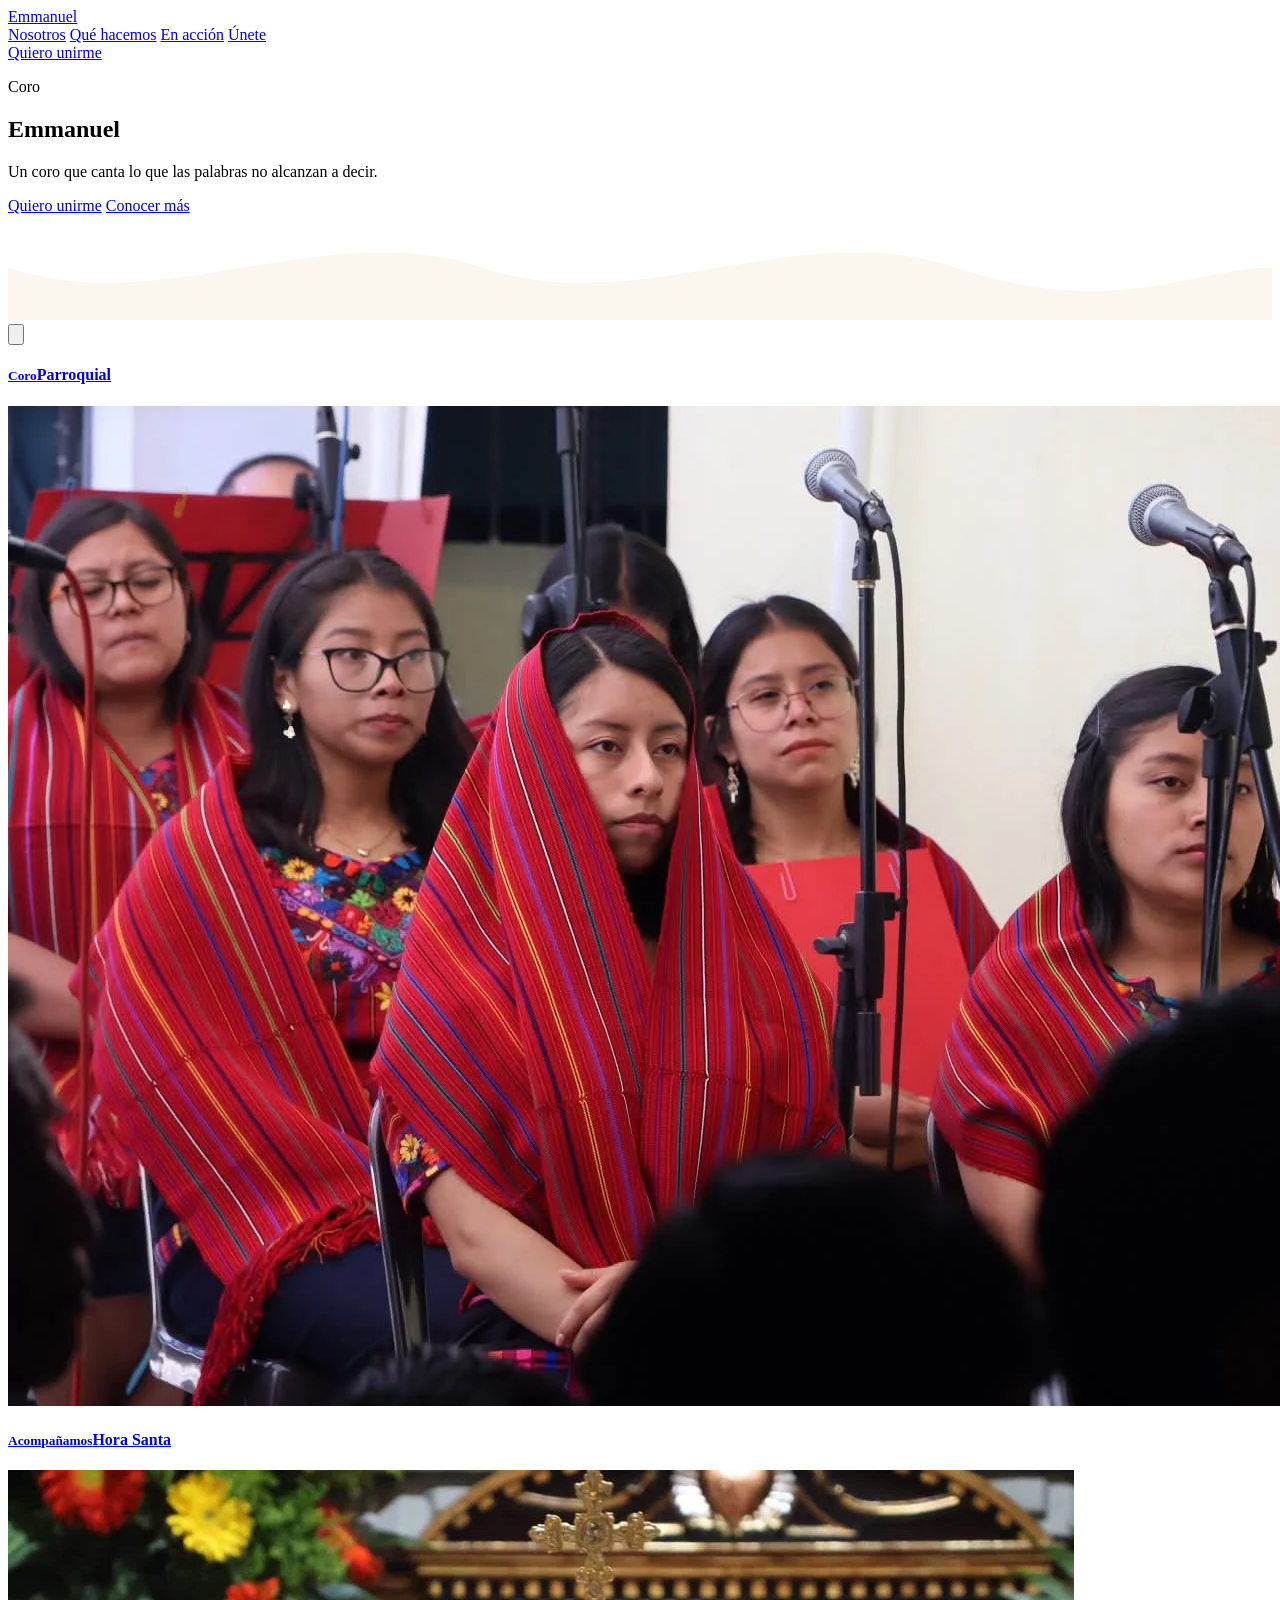
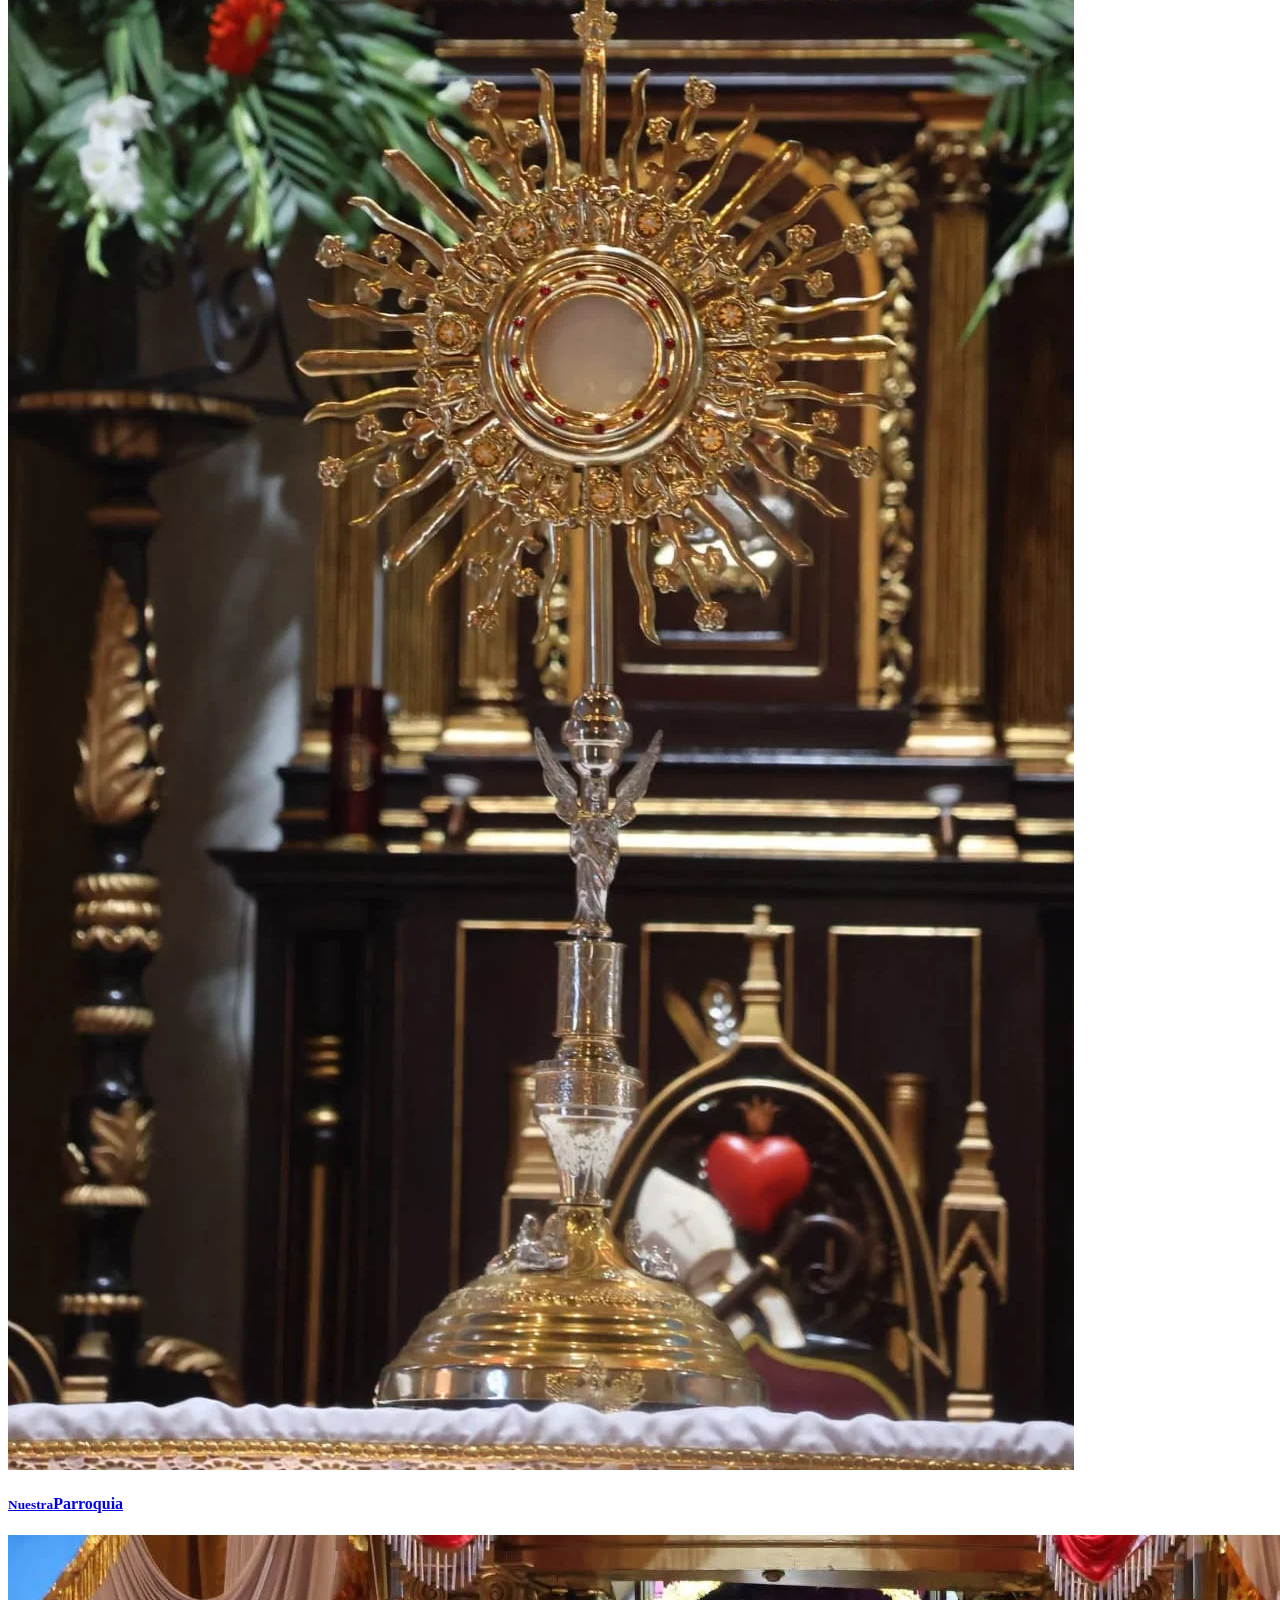
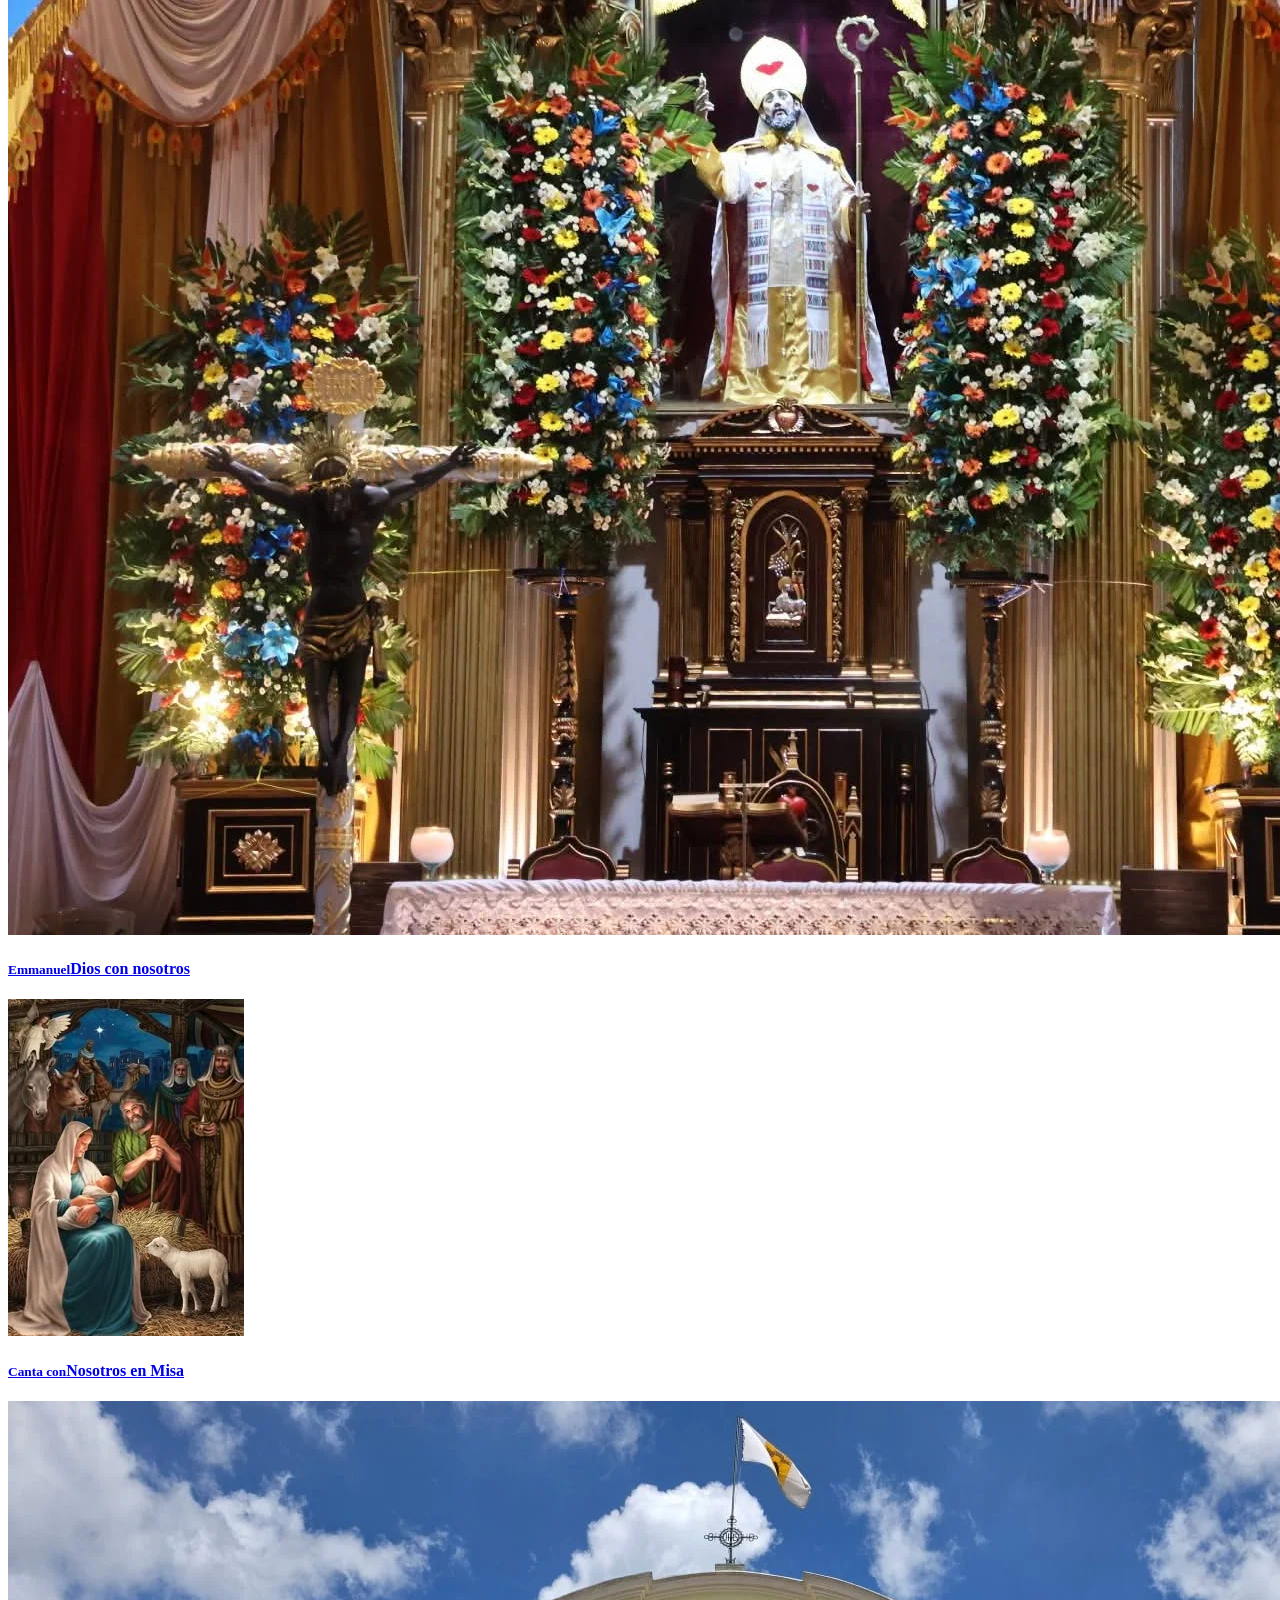
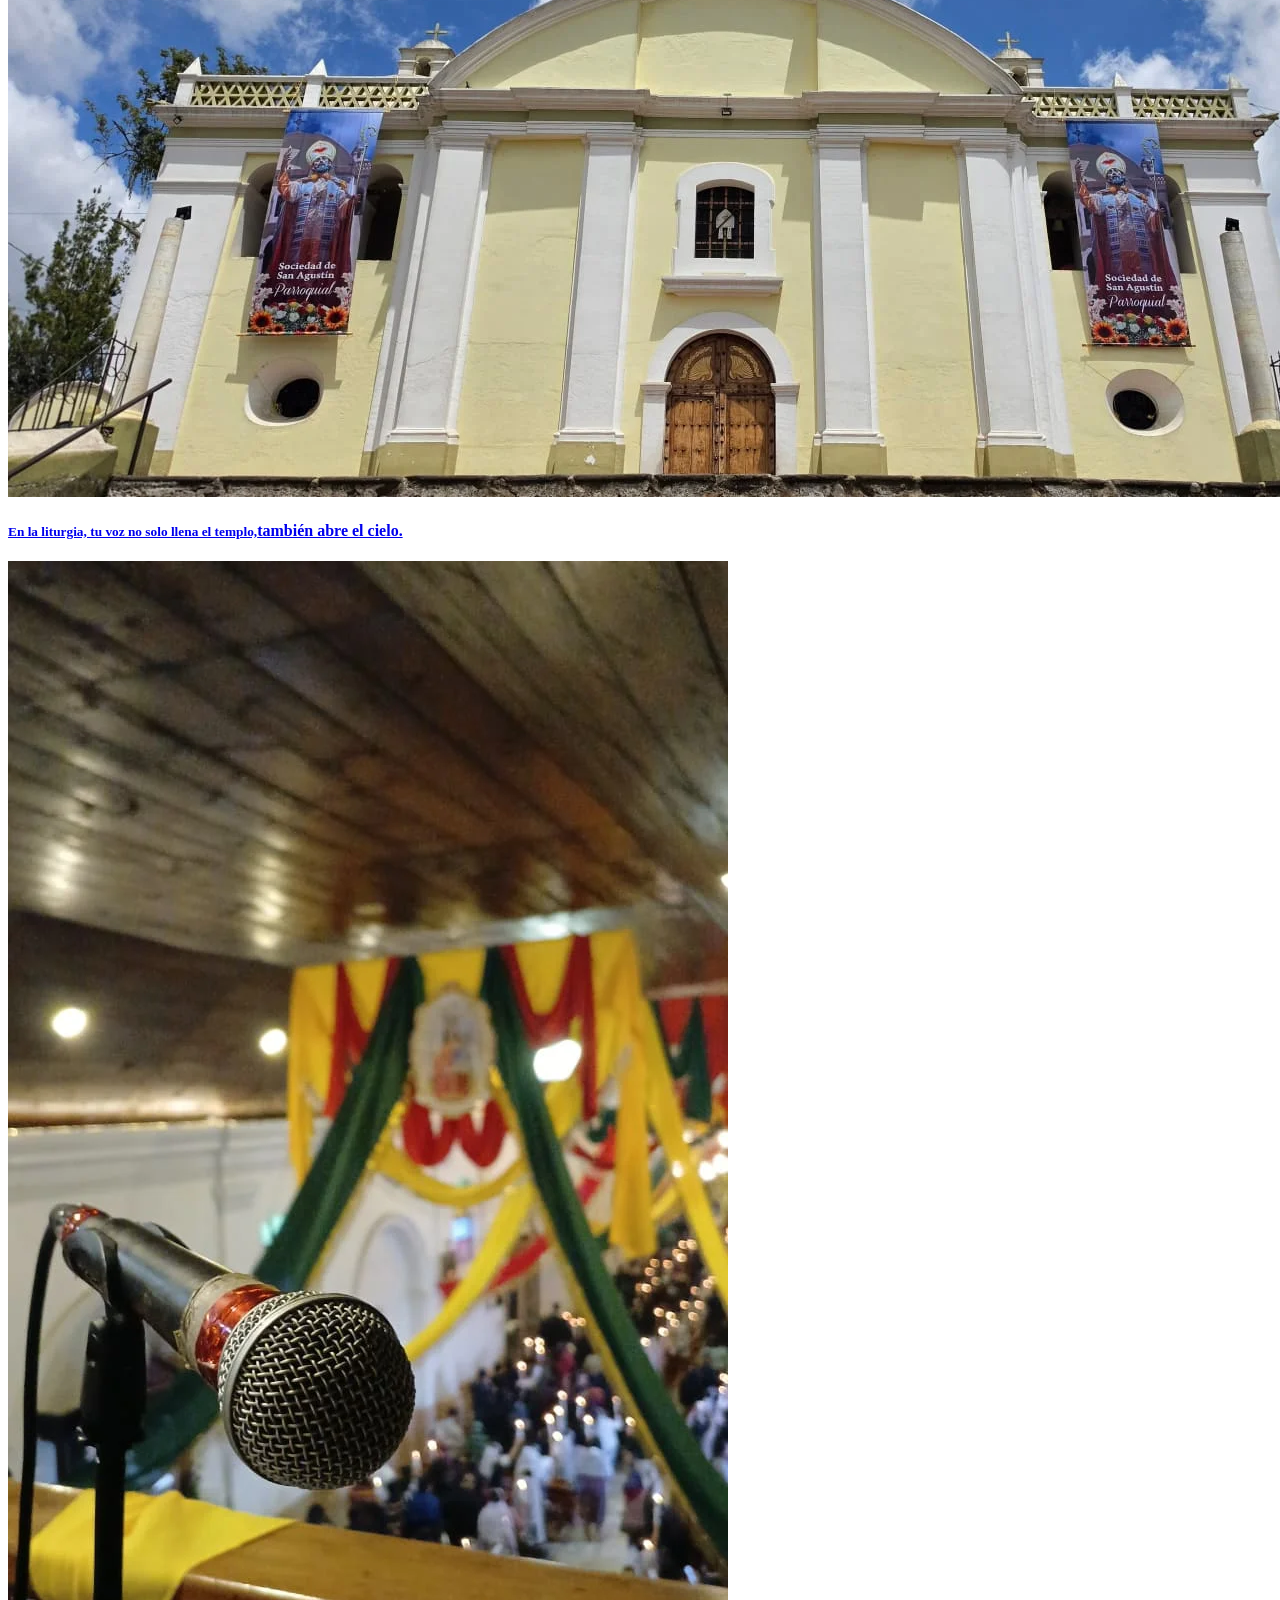
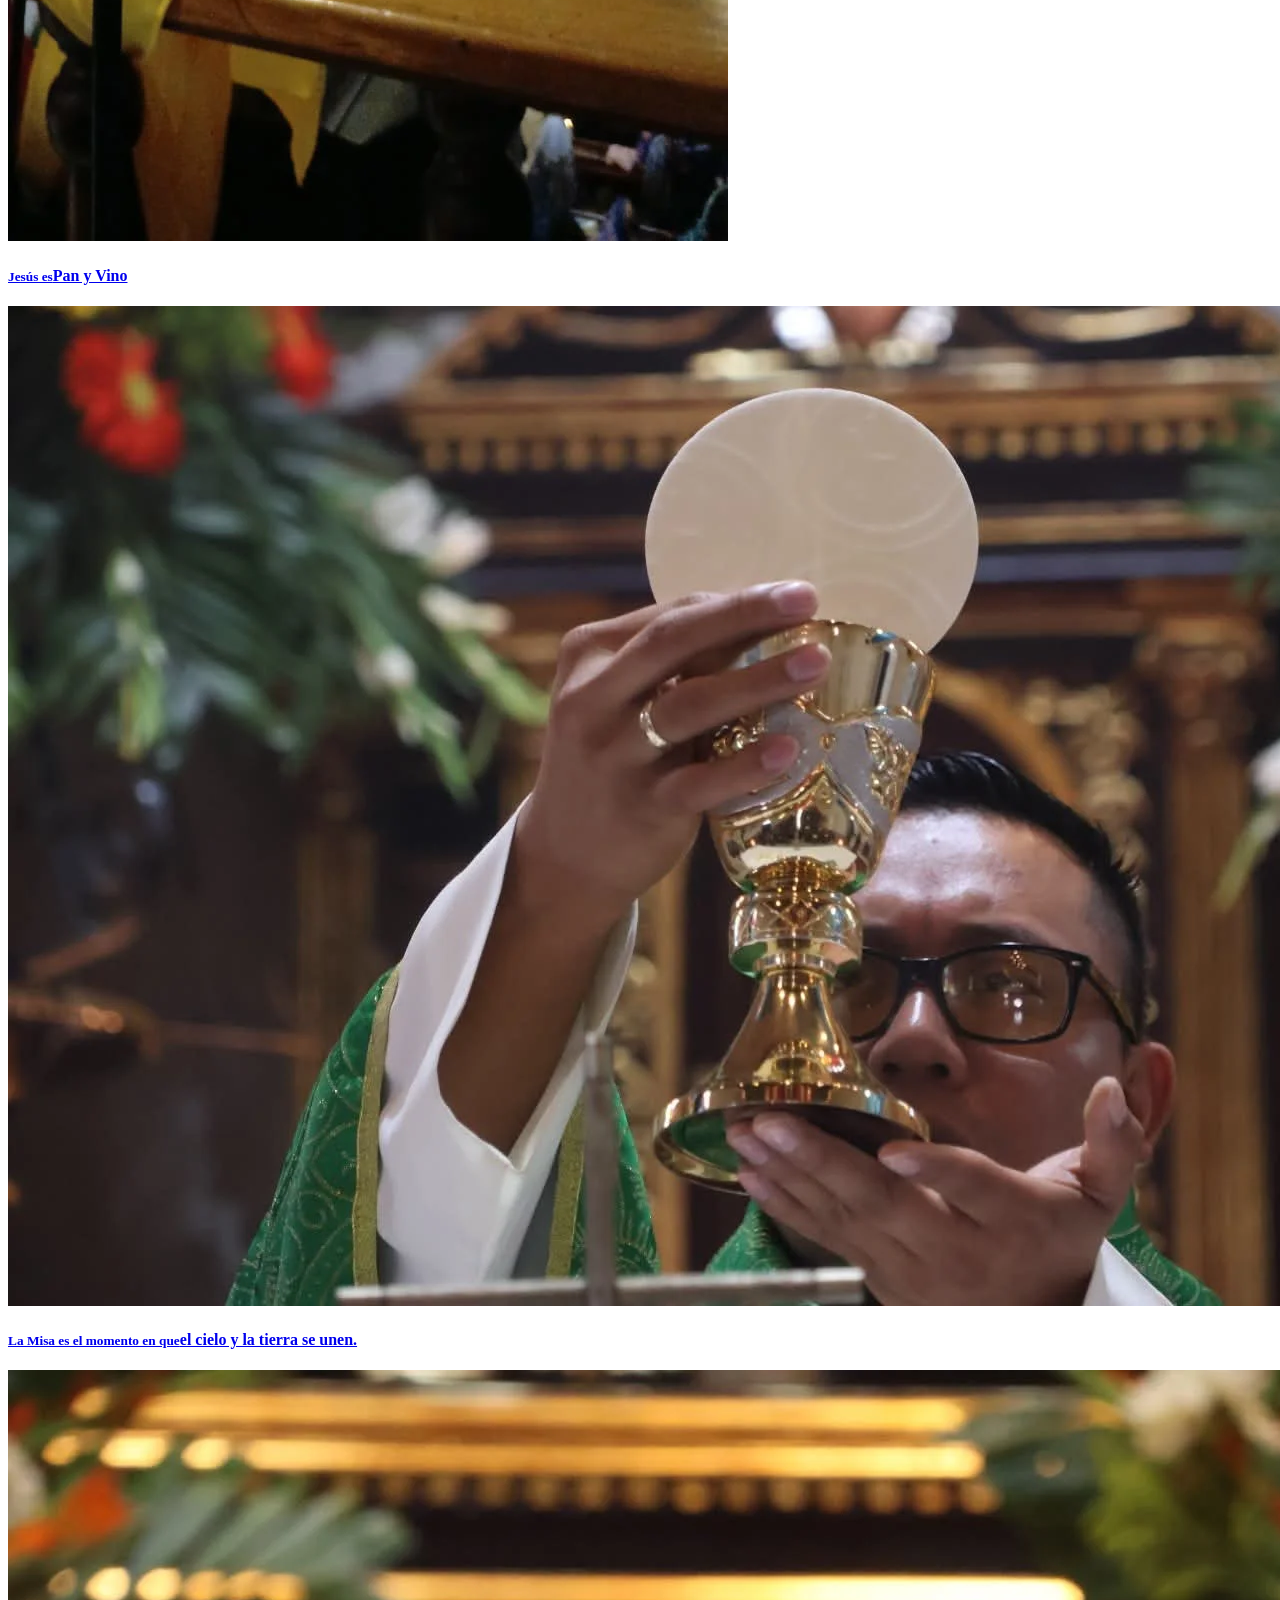
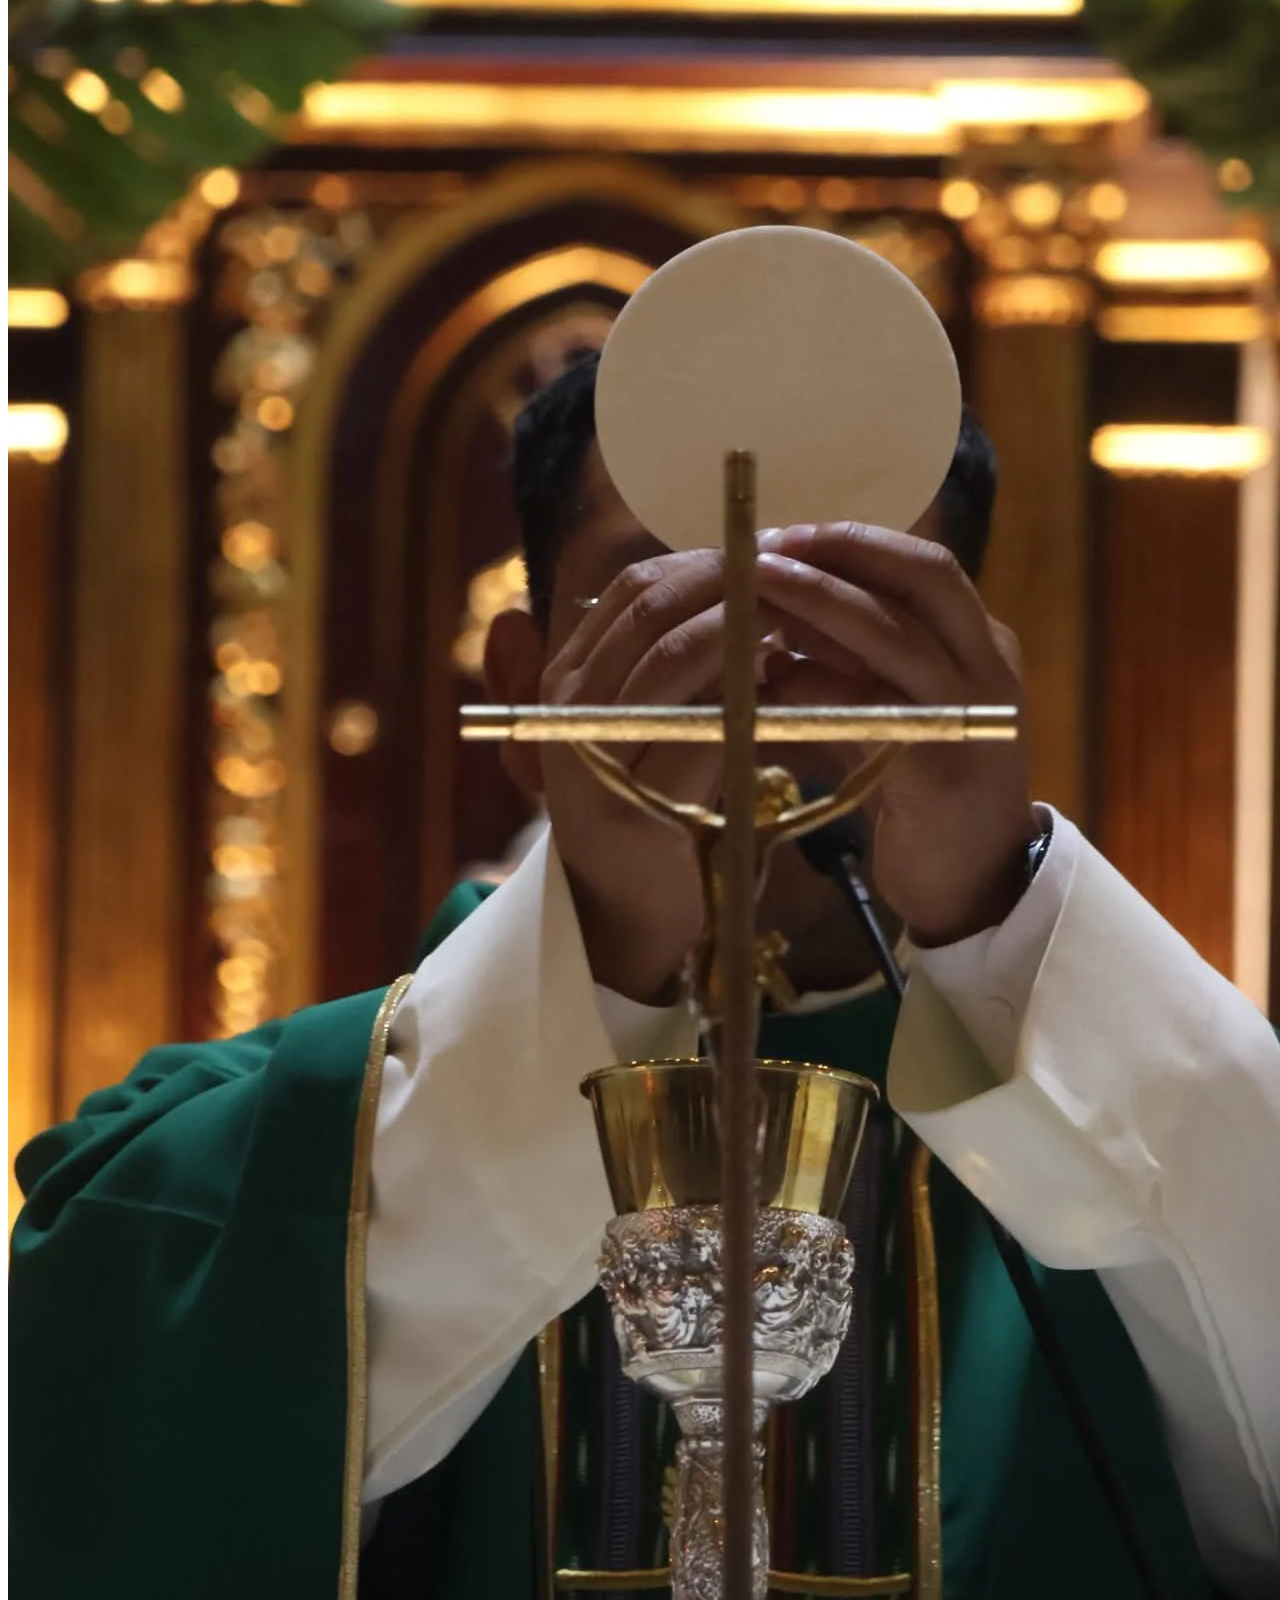
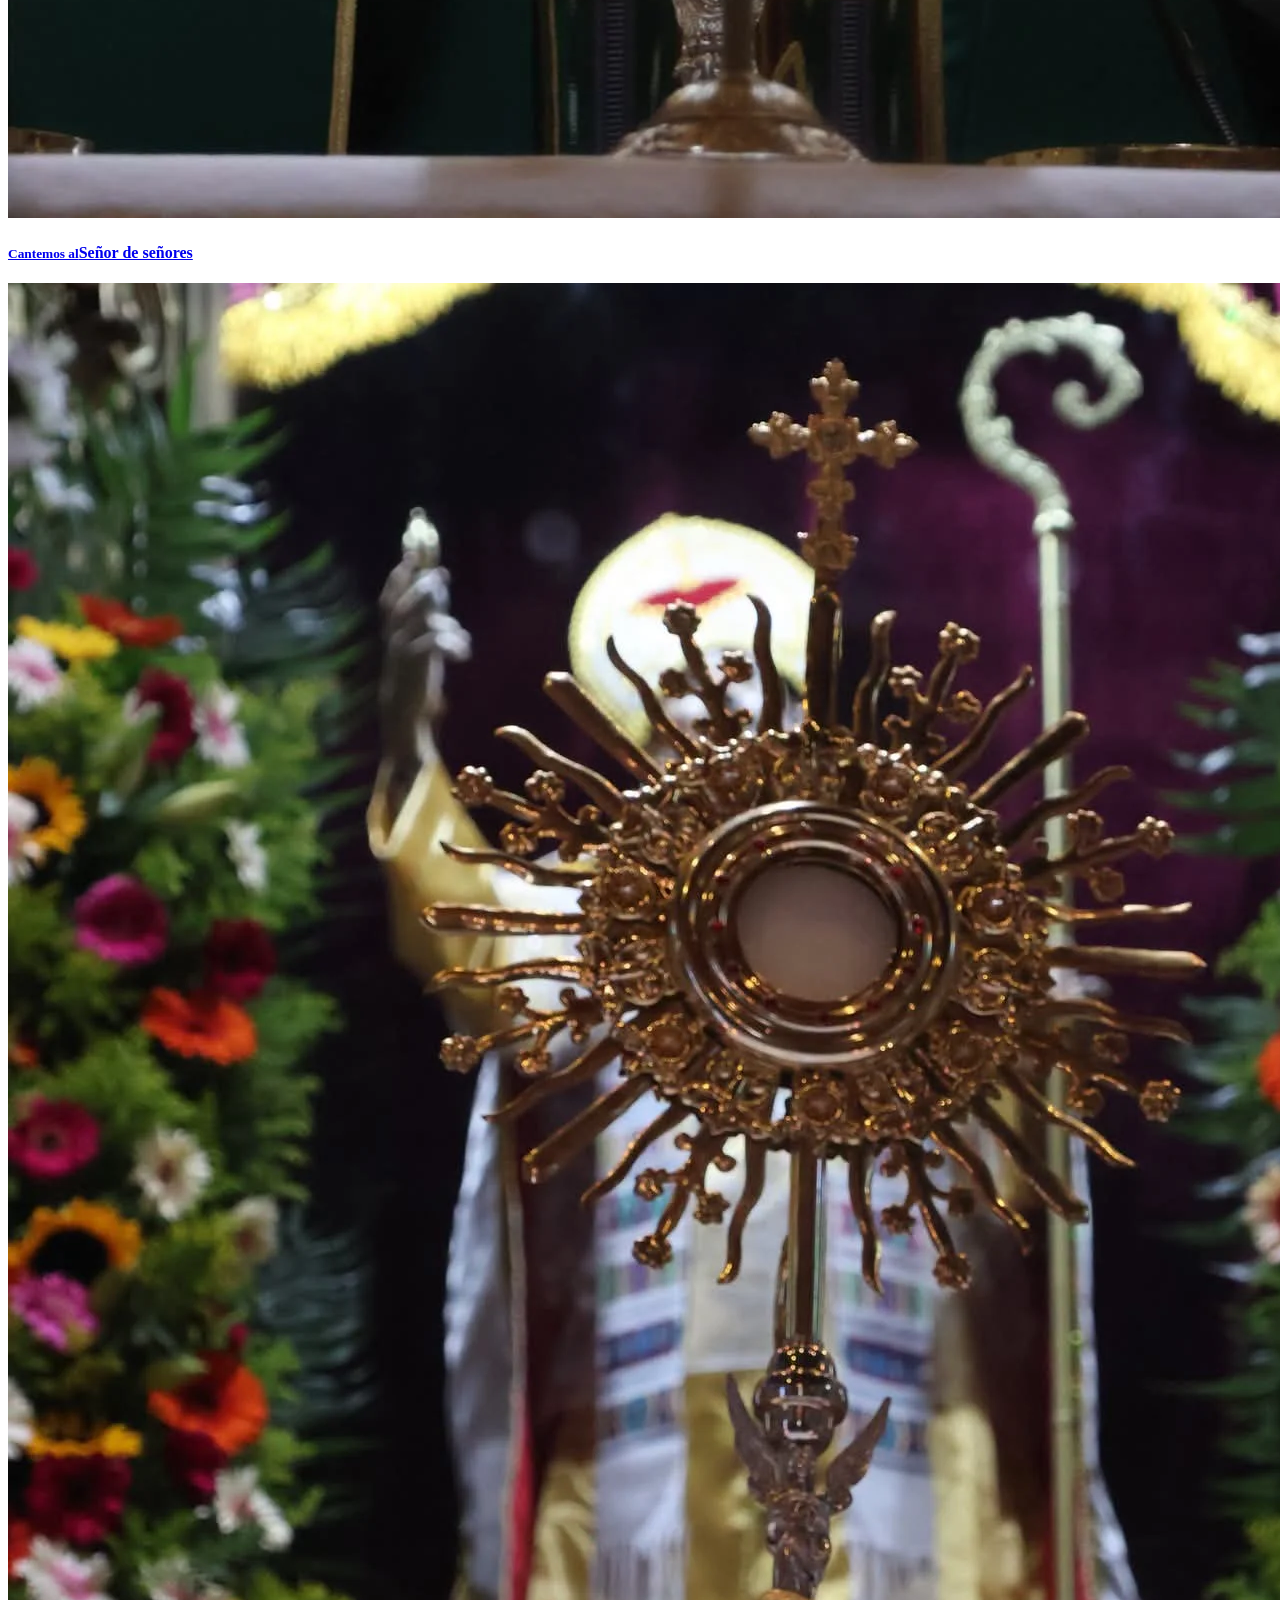
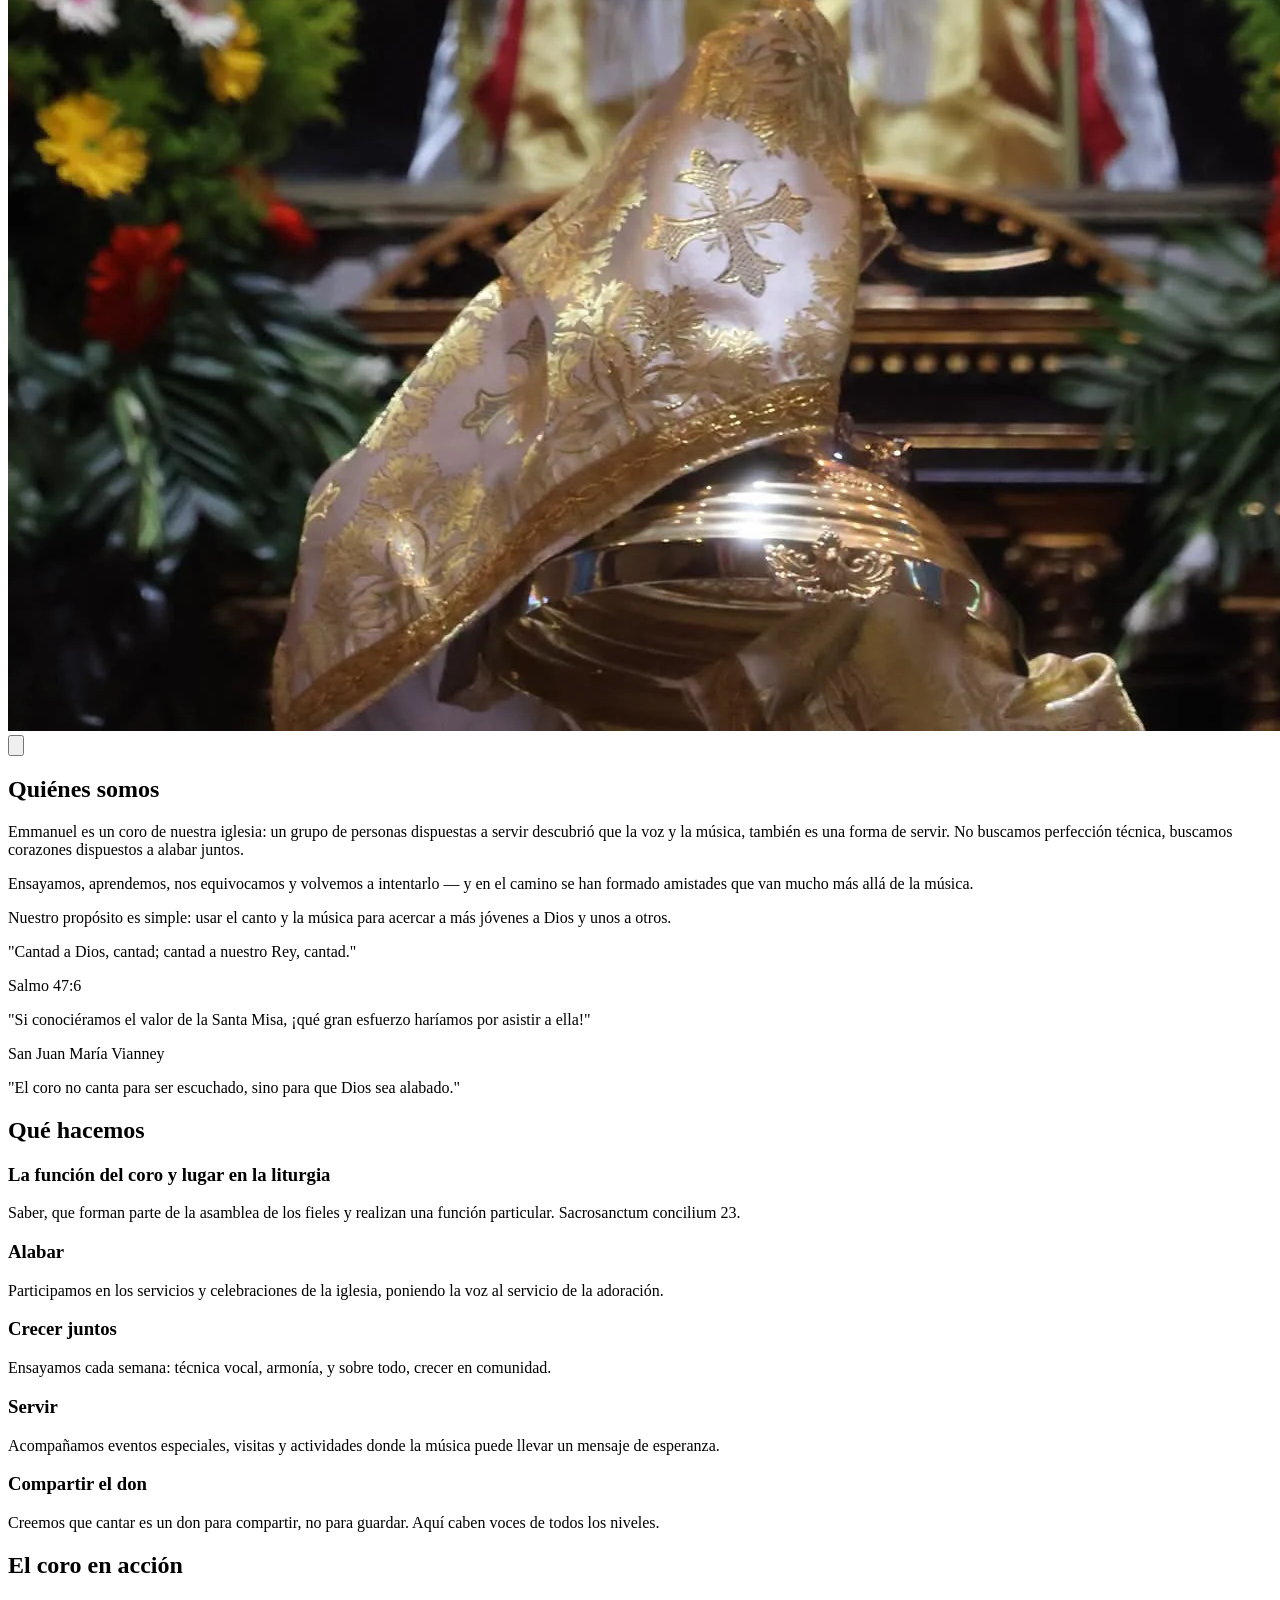
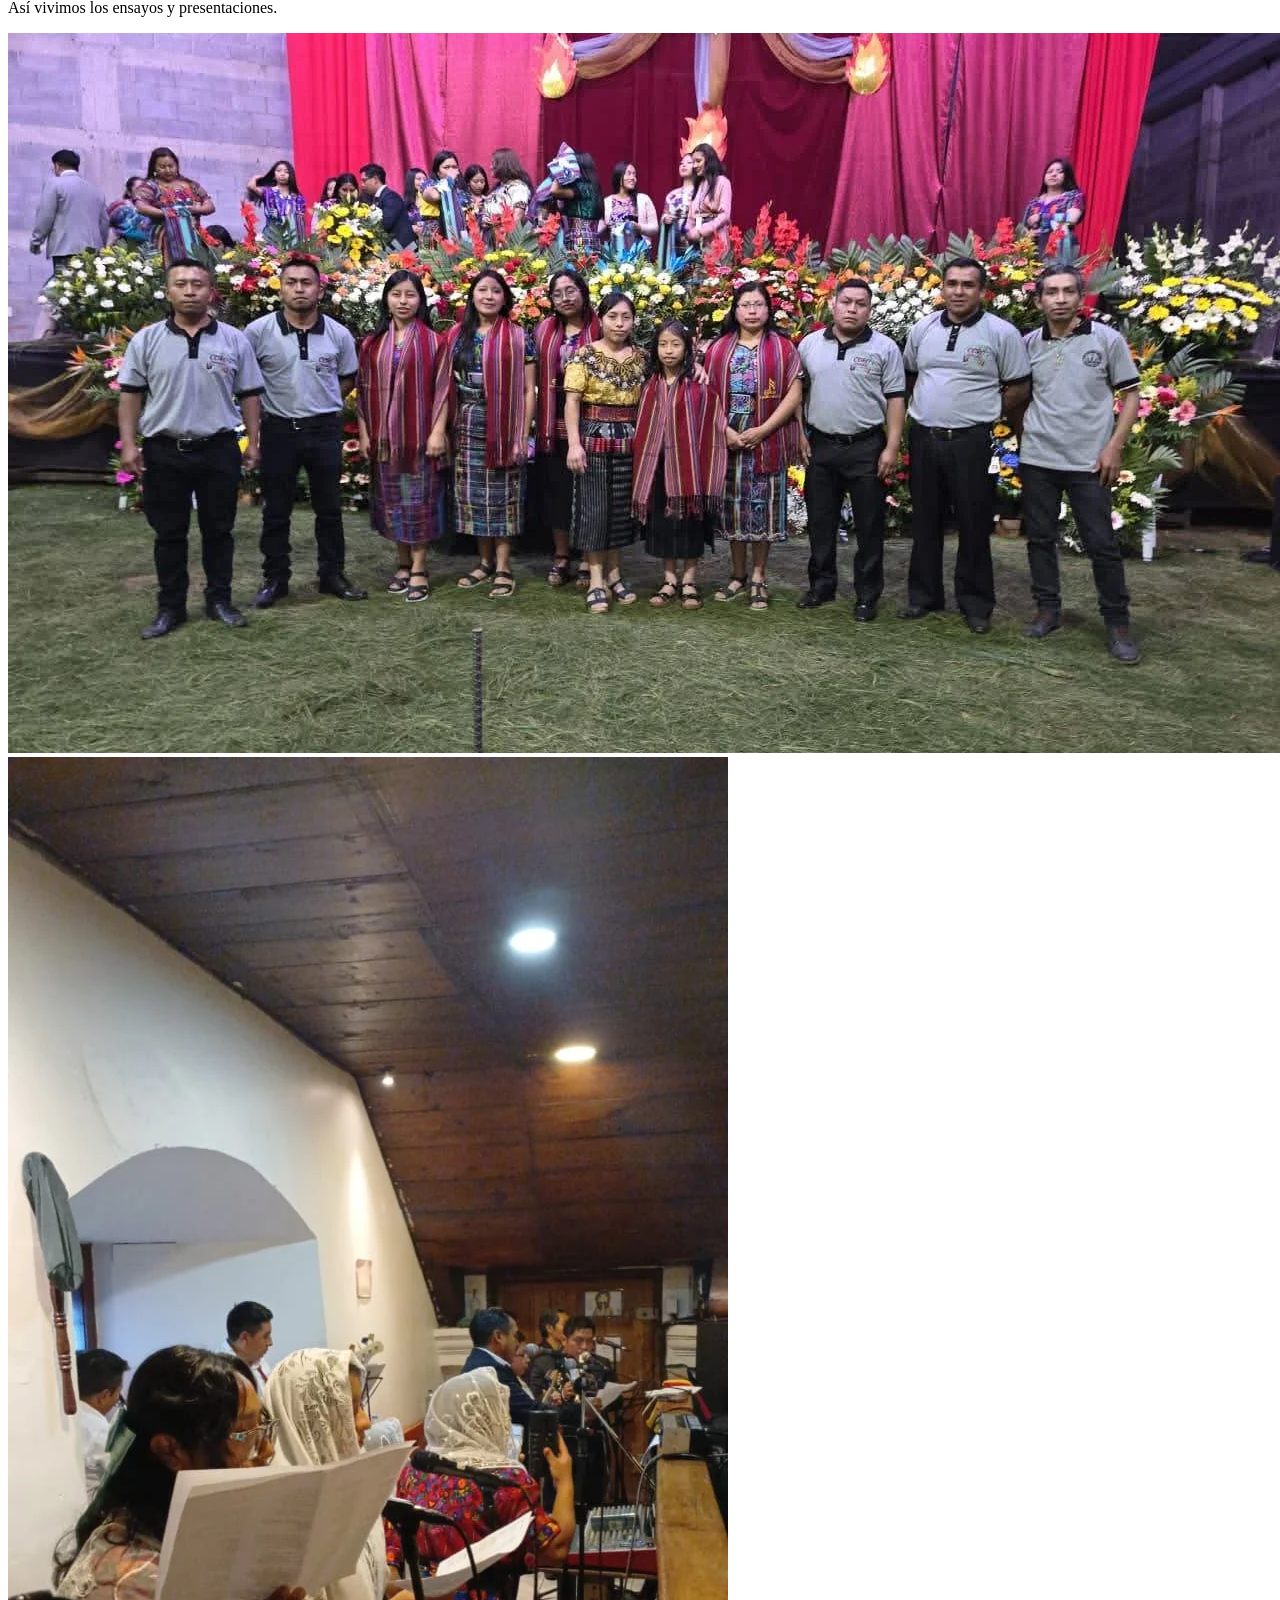
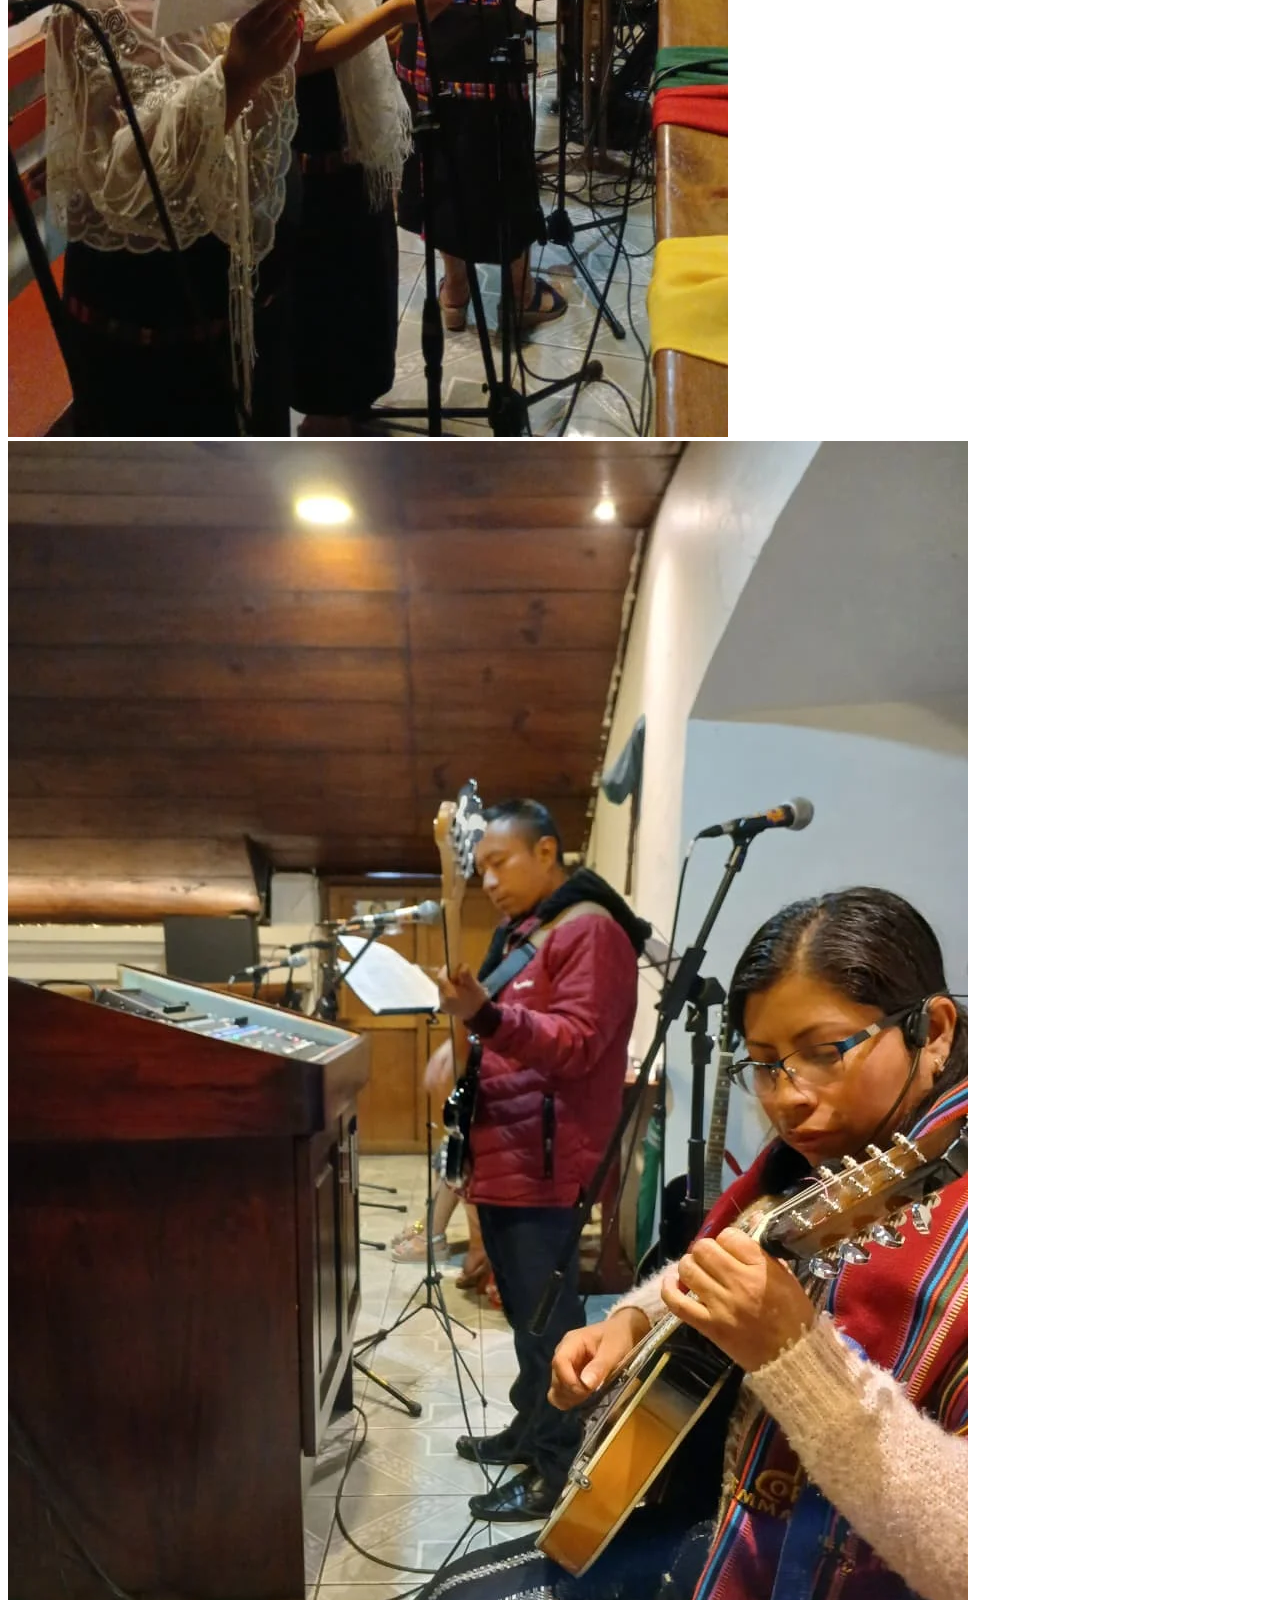
==== index.html @ b9e7b80c "Add files via upload" ====
<!DOCTYPE html>
<html lang="es">
<head>
  <meta charset="UTF-8" />
  <meta name="viewport" content="width=device-width, initial-scale=1.0" />
  <title>Coro Emmanuel</title>
  <meta name="description" content="Coro Emanuel: un espacio para jóvenes que quieren alabar, crecer y servir a través de la música." />

  <!-- Vista previa -->
  <meta property="og:type" content="website">
  <meta property="og:title" content="Coro Emmanuel">
  <meta property="og:description" content="Un coro que canta lo que las palabras no alcanzan a decir. Únete a Emmanuel.">
  <meta property="og:image" content="https://TU-DOMINIO-AQUI.vercel.app/img/og-cover.webp">
  <meta property="og:url" content="https://TU-DOMINIO-AQUI.vercel.app">
  <meta property="og:locale" content="es_GT">

  <link rel="preconnect" href="https://fonts.googleapis.com">
  <link rel="preconnect" href="https://fonts.gstatic.com" crossorigin>
  <link href="https://fonts.googleapis.com/css2?family=Fraunces:ital,wght@0,500;0,600;1,500;1,600&family=Work+Sans:wght@400;500;600&display=swap" rel="stylesheet">
  <link rel="icon" href="img/icono.png">
  <link rel="stylesheet" href="css/styles.css" />
</head>
<body>

  <header class="topbar">
    <a href="#inicio" class="topbar__brand">Emmanuel</a>
    <nav class="topbar__nav">
      <a href="#nosotros">Nosotros</a>
      <a href="#hacemos">Qué hacemos</a>
      <a href="#galeria">En acción</a>
      <a href="#unete">Únete</a>
    </nav>
    <a href="#unete" class="topbar__cta">Quiero unirme</a>
  </header>

  <main>

    <!-- HERO -->
    <section id="inicio" class="hero">
      <div class="hero__glow" aria-hidden="true"></div>
      <div class="hero__content">
        <p class="hero__kicker">Coro</p>
        <h1 class="hero__title">Emmanuel</h1>
        <p class="hero__tagline">Un coro que canta lo que las palabras no alcanzan a decir.</p>
        <div class="hero__actions">
          <a href="#unete" class="btn btn--primary">Quiero unirme</a>
          <a href="#nosotros" class="btn btn--ghost">Conocer más</a>
        </div>
      </div>
      <svg class="hero__wave" viewBox="0 0 1440 120" preserveAspectRatio="none" aria-hidden="true">
        <path d="M0,60 C 180,120 360,0 540,60 C 720,120 900,0 1080,60 C 1260,120 1350,60 1440,60 L1440,120 L0,120 Z" fill="#FBF6EE"/>
      </svg>
    </section>




<!--Corousel-->
    <div class="carousel">


        <div class="carousel-list" id="carousel-list">

            <button class="carrusel-arrow carrusel-prev" id="button-prev" data-button="button-prev"
                onclick="app.processingButton(event)">
                <svg aria-hidden="true" focusable="false" data-prefix="fas" data-icon="chevron-left"
                    class="svg-inline--fa fa-chevron-left fa-w-10" role="img" xmlns="http://www.w3.org/2000/svg"
                    viewBox="0 0 320 512">
                    <path fill="currentColor"
                        d="M34.52 239.03L228.87 44.69c9.37-9.37 24.57-9.37 33.94 0l22.67 22.67c9.36 9.36 9.37 24.52.04 33.9L131.49 256l154.02 154.75c9.34 9.38 9.32 24.54-.04 33.9l-22.67 22.67c-9.37 9.37-24.57 9.37-33.94 0L34.52 272.97c-9.37-9.37-9.37-24.57 0-33.94z">
                    </path>
                </svg>
            </button>

            <div class="carousel-track" id="track">


              <!--div 1-->
              <div class="carrusel">
                <div>
                  <a href="/">
                    <h4><small>Coro</small>Parroquial</h4>
                    <picture>
                      <img src="img/foto1.webp" alt="">
                    </picture>
                  </a>
                </div>
              </div>

               <!--div 2-->
              <div class="carrusel">
                <div>
                  <a href="/">
                    <h4><small>Acompañamos</small>Hora Santa</h4>
                    <picture>
                      <img src="img/foto2.webp" alt="">
                    </picture>
                  </a>
                </div>
              </div>

                            <!--div 3-->
              <div class="carrusel">
                <div>
                  <a href="/">
                    <h4><small>Nuestra</small>Parroquia</h4>
                    <picture>
                      <img src="img/foto3.webp" alt="">
                    </picture>
                  </a>
                </div>
              </div>

                                          <!--div 3.1-->
              <div class="carrusel">
                <div>
                  <a href="/">
                    <h4><small>Emmanuel</small>Dios con nosotros</h4>
                    <picture>
                      <img src="img/foto3.1.webp" alt="">
                    </picture>
                  </a>
                </div>
              </div>



                            <!--div 4-->
              <div class="carrusel">
                <div>
                  <a href="/">
                    <h4><small>Canta con</small>Nosotros en Misa</h4>
                    <picture>
                      <img src="img/foto4.webp" alt="">
                    </picture>
                  </a>
                </div>
              </div>

                            <!--div 5-->
              <div class="carrusel">
                <div>
                  <a href="/">
                    <h4><small>En la liturgia, tu voz no solo llena el templo,</small>también abre el cielo.</h4>
                    <picture>
                      <img src="img/foto5.webp" alt="">
                    </picture>
                  </a>
                </div>
              </div>

                            <!--div 6 -->
              <div class="carrusel">
                <div>
                  <a href="/">
                    <h4><small>Jesús es</small>Pan y Vino</h4>
                    <picture>
                      <img src="img/foto6.webp" alt="">
                    </picture>
                  </a>
                </div>
              </div>

                            <!--div 7-->
              <div class="carrusel">
                <div>
                  <a href="/">
                    <h4><small>La Misa es el momento en que</small>el cielo y la tierra se unen.</h4>
                    <picture>
                      <img src="img/foto7.webp" alt="">
                    </picture>
                  </a>
                </div>
              </div>

                            <!--div 8-->
              <div class="carrusel">
                <div>
                  <a href="/">
                    <h4><small>Cantemos al</small>Señor de señores</h4>
                    <picture>
                      <img src="img/foto8.webp" alt="">
                    </picture>
                  </a>
                </div>
              </div>


            </div>
 
            <button class="carrusel-arrow carrusel-next" id="button-next" data-button="button-next"
                onclick="app.processingButton(event)">
                <svg aria-hidden="true" focusable="false" data-prefix="fas" data-icon="chevron-right"
                    class="svg-inline--fa fa-chevron-right fa-w-10" role="img" xmlns="http://www.w3.org/2000/svg"
                    viewBox="0 0 320 512">
                    <path fill="currentColor"
                        d="M285.476 272.971L91.132 467.314c-9.373 9.373-24.569 9.373-33.941 0l-22.667-22.667c-9.357-9.357-9.375-24.522-.04-33.901L188.505 256 34.484 101.255c-9.335-9.379-9.317-24.544.04-33.901l22.667-22.667c9.373-9.373 24.569-9.373 33.941 0L285.475 239.03c9.373 9.372 9.373 24.568.001 33.941z">
                    </path>
                </svg>
            </button>





      </div>
    </div>


    <!-- QUIÉNES SOMOS -->
    <section id="nosotros" class="section section--light">
      <div class="section__grid">
        <div class="section__text">
          <h2>Quiénes somos</h2>
          <p>Emmanuel es un coro de nuestra iglesia: un grupo de personas dispuestas a servir descubrió que la voz y la música, también es una forma de servir. No buscamos perfección técnica, buscamos corazones dispuestos a alabar juntos.</p>
          <p>Ensayamos, aprendemos, nos equivocamos y volvemos a intentarlo — y en el camino se han formado amistades que van mucho más allá de la música.</p>
          <p>Nuestro propósito es simple: usar el canto y la música para acercar a más jóvenes a Dios y unos a otros.</p>
        </div>
        <div class="section__quote">
          <p>"Cantad a Dios, cantad; cantad a nuestro Rey, cantad."</p>
          <span>Salmo 47:6</span>
        </div>
        <div class="section__quote">
          <p>"Si conociéramos el valor de la Santa Misa, ¡qué gran esfuerzo haríamos por asistir a ella!"</p>
          <span>San Juan María Vianney</span>
        </div>
        <div class="section__quote">
          <p>"El coro no canta para ser escuchado, sino para que Dios sea alabado." </p>
        </div>
      </div>
    </section>

    <!-- QUÉ HACEMOS -->
    <section id="hacemos" class="section section--light section--tight">
      <h2 class="section__heading">Qué hacemos</h2>

      <div class="container-funcion">
         <!-- Aquí va tu título principal "Qué hacemos" -->
          <div class="section_funcion">
            <h3>La función del coro y lugar en la liturgia</h3>
            <p>Saber, que forman parte de la asamblea de los fieles y realizan una función particular. Sacrosanctum concilium 23.</p>
          </div>
      </div>

      <div class="cards">
        <article class="card">
          <h3>Alabar</h3>
          <p>Participamos en los servicios y celebraciones de la iglesia, poniendo la voz al servicio de la adoración.</p>
        </article>
        <article class="card">
          <h3>Crecer juntos</h3>
          <p>Ensayamos cada semana: técnica vocal, armonía, y sobre todo, crecer en comunidad.</p>
        </article>
        <article class="card">
          <h3>Servir</h3>
          <p>Acompañamos eventos especiales, visitas y actividades donde la música puede llevar un mensaje de esperanza.</p>
        </article>
        <article class="card">
          <h3>Compartir el don</h3>
          <p>Creemos que cantar es un don para compartir, no para guardar. Aquí caben voces de todos los niveles.</p>
        </article>
      </div>
    </section>

    <!-- GALERÍA -->
    <section id="galeria" class="section section--dark">
      <h2 class="section__heading section__heading--light">El coro en acción</h2>
      <p class="section__sub">Así vivimos los ensayos y presentaciones. <!-- Reemplaza estas imágenes en /img con fotos reales del coro --></p>
  <div class="gallery">
    <!-- 1. Foto Grande (Ocupa 2x2) -->
    <div class="gallery__item gallery__item--large">
      <img src="img/Accion/foto0.webp" alt="Foto principal" onclick="app.openLightbox(event)">
    </div>

    <!-- 2. Foto Normal -->
    <div class="gallery__item">
      <img src="img/Accion/foto1.webp" alt="Foto 2" onclick="app.openLightbox(event)">
    </div>

    <!-- 3. Foto Alta (Ocupa 2 filas) -->
    <div class="gallery__item gallery__item--tall">
      <img src="img/Accion/foto2.webp" alt="Foto 3" onclick="app.openLightbox(event)">
    </div>

    <!-- 4. Foto Ancha (Ocupa 2 columnas) -->
    <div class="gallery__item gallery__item--wide foto-subir">
      <img src="img/Accion/foto3.webp" alt="Foto 4" onclick="app.openLightbox(event)">
    </div>

    <!-- 5. Foto Normal -->
    <div class="gallery__item">
      <img src="img/Accion/foto4.webp" alt="Foto 5" onclick="app.openLightbox(event)">
    </div>

    <!-- 6. Foto Normal (Ayuda a rellenar debajo de la alta) -->
    <div class="gallery__item">
      <img src="img/Accion/foto5.webp" alt="Foto 6" onclick="app.openLightbox(event)">
    </div>

    <!-- 7. Otra Foto Ancha para equilibrar el diseño -->
    <div class="gallery__item gallery__item--wide">
      <img src="img/Accion/foto6.webp" alt="Foto 7" onclick="app.openLightbox(event)">
    </div>
  </div>  </div>  
</section>
 

    <!-- VIDEO -->
    <section id="video" class="section section--dark video-section">
      <div class="video-section__glow" aria-hidden="true"></div>
      <h2 class="section__heading section__heading--light">Videos por tiempo litúrgico</h2>
      <p class="section__sub">Así suena Emmanuel en cada tiempo del año litúrgico.</p>

      <div class="liturgical-tabs" id="liturgical-tabs"></div>

      <div class="video-frame" id="video-frame">
        <img src="" alt="" class="video-frame__poster" id="video-poster">
        <button class="video-frame__play" aria-label="Reproducir video" onclick="app.loadVideo(event)">
          <svg viewBox="0 0 24 24" width="26" height="26" aria-hidden="true">
            <path d="M8 5v14l11-7z" fill="currentColor"></path>
          </svg>
        </button>
      </div>
    </section>



    <!-- CÓMO UNIRTE -->
    <section id="unete" class="section section--light">
      <div class="join">
        <div class="join__text">
          <h2>¿Quieres unirte?</h2>
          <p>No necesitas experiencia previa, solo ganas de alabar y aprender. Todos empezamos en algún punto.</p>
          <ul class="join__details">
            <li><strong>Ensayos:</strong> Días viernes a las 7:15PM</li>
            <li><strong>Lugar:</strong> En la iglesia parroquial / Salón de coros</li>
            <li><strong>Requisitos:</strong> Ninguno — solo tu voz y tu disposición</li>
          </ul>
        </div>
        <div class="join__contact">
          <p class="title-redes">Escríbenos y te contamos cómo es tu primer ensayo.</p>
          <p class="text-redes">Haz clic en los siguientes botones para dirijirte a nuestras redes:</p>
          <a href="https://api.whatsapp.com/send?phone=50259386054" class="btn btn--primary" target="_blank" rel="noopener">Escríbenos por WhatsApp - tel. No. 1<span class="icon-whats"><img src="img/icons8-whatsapp-48.png" alt=""></span></a>
          <a href="https://api.whatsapp.com/send?phone=50237910185" class="btn btn--primary" target="_blank" rel="noopener">Escríbenos por WhatsApp - tel. No. 2<span class="icon-whats"><img src="img/icons8-whatsapp-48.png" alt=""></span></a>
          <a href="https://www.facebook.com/share/1EJ5dmqSsT/" class="btn btn--ghost" target="_blank" rel="noopener">Síguenos en Facebook <span class="icon-face"><img src="img/iconoFacebook.png" alt="iconFace"></span></a>
        </div>
      </div>
    </section>

  </main>

  <footer class="footer">
    <p class="footer__brand">Emmanuel</p>
    <p class="infoFooter">Coro juvenil — cantando con propósito.</p>
  </footer>
    <!-- Lightbox para ver fotos ampliadas -->
  <div class="lightbox" id="lightbox" onclick="app.closeLightbox(event)">
    <button class="lightbox__close" aria-label="Cerrar" onclick="app.closeLightbox(event)">&times;</button>
    <img src="" alt="" class="lightbox__img" id="lightbox-img" onclick="event.stopPropagation()">
  </div>
  <script src="script.js"></script>
</body>
</html>
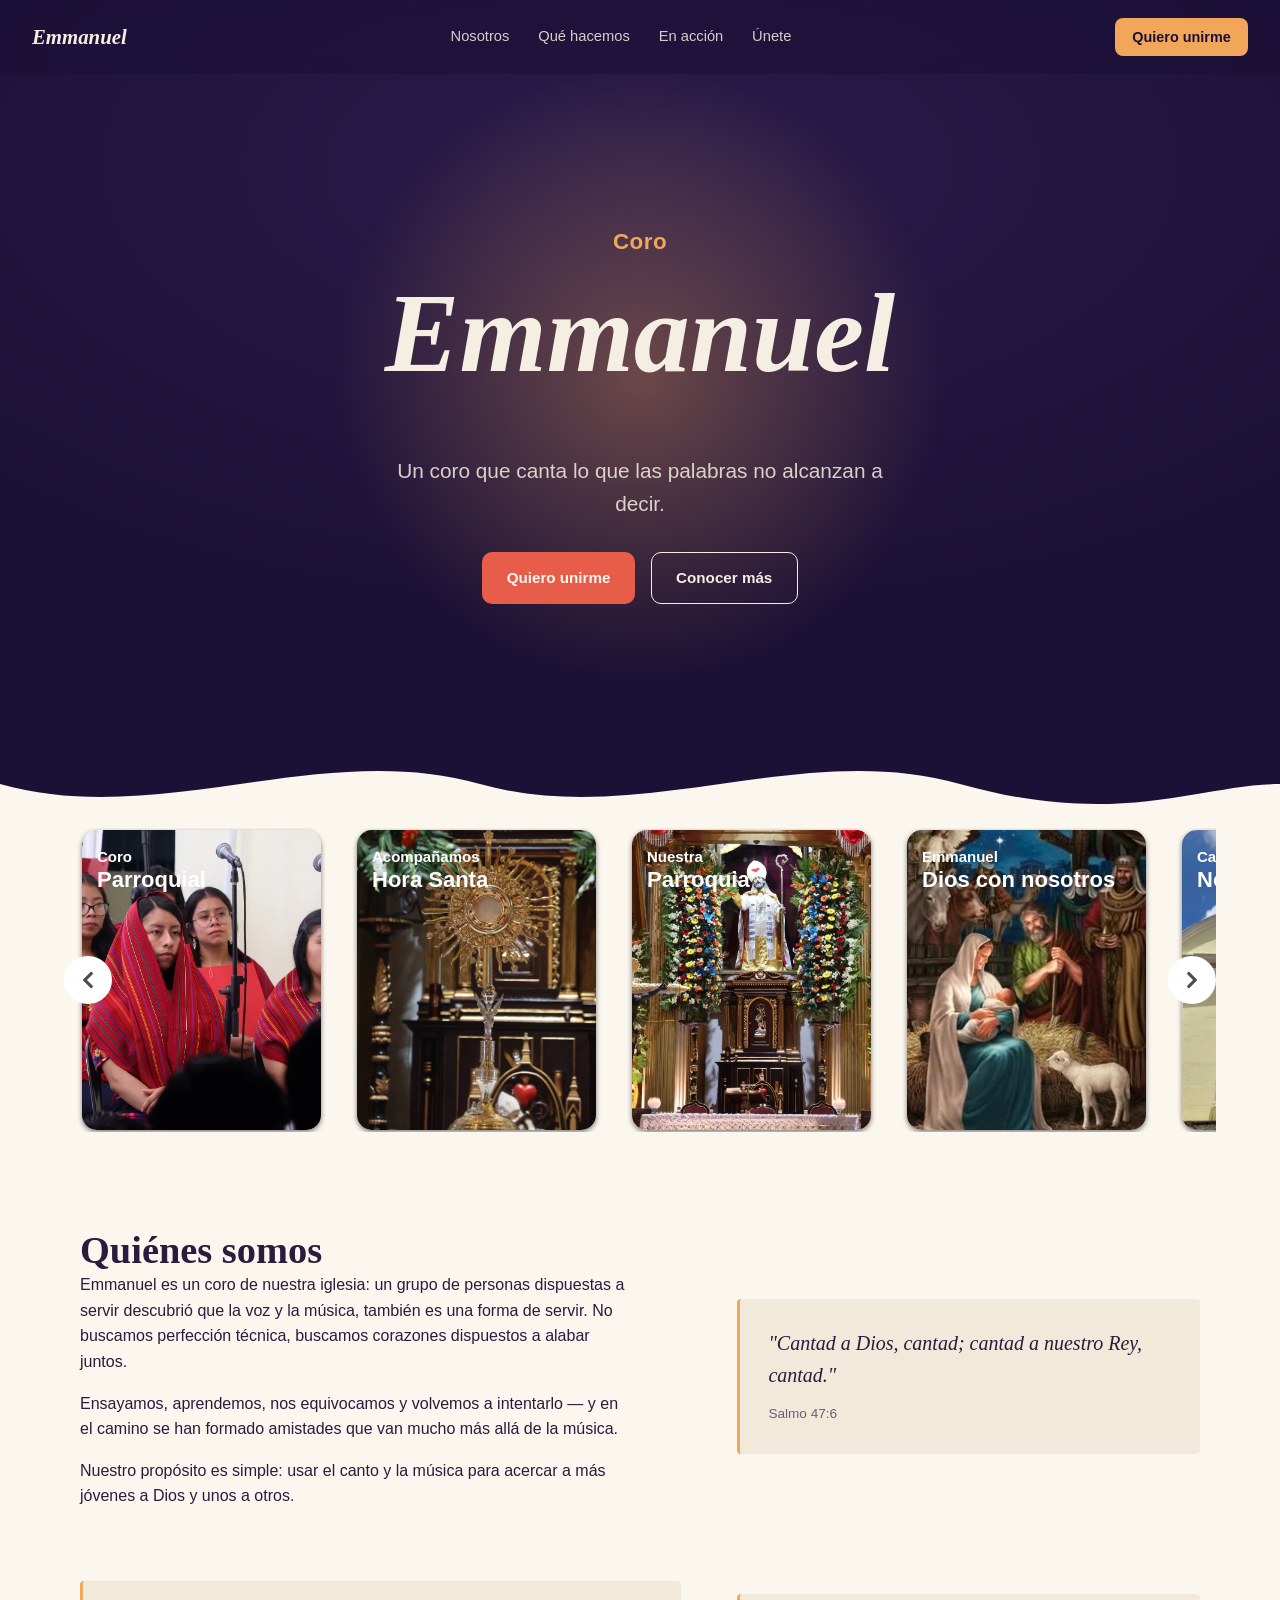
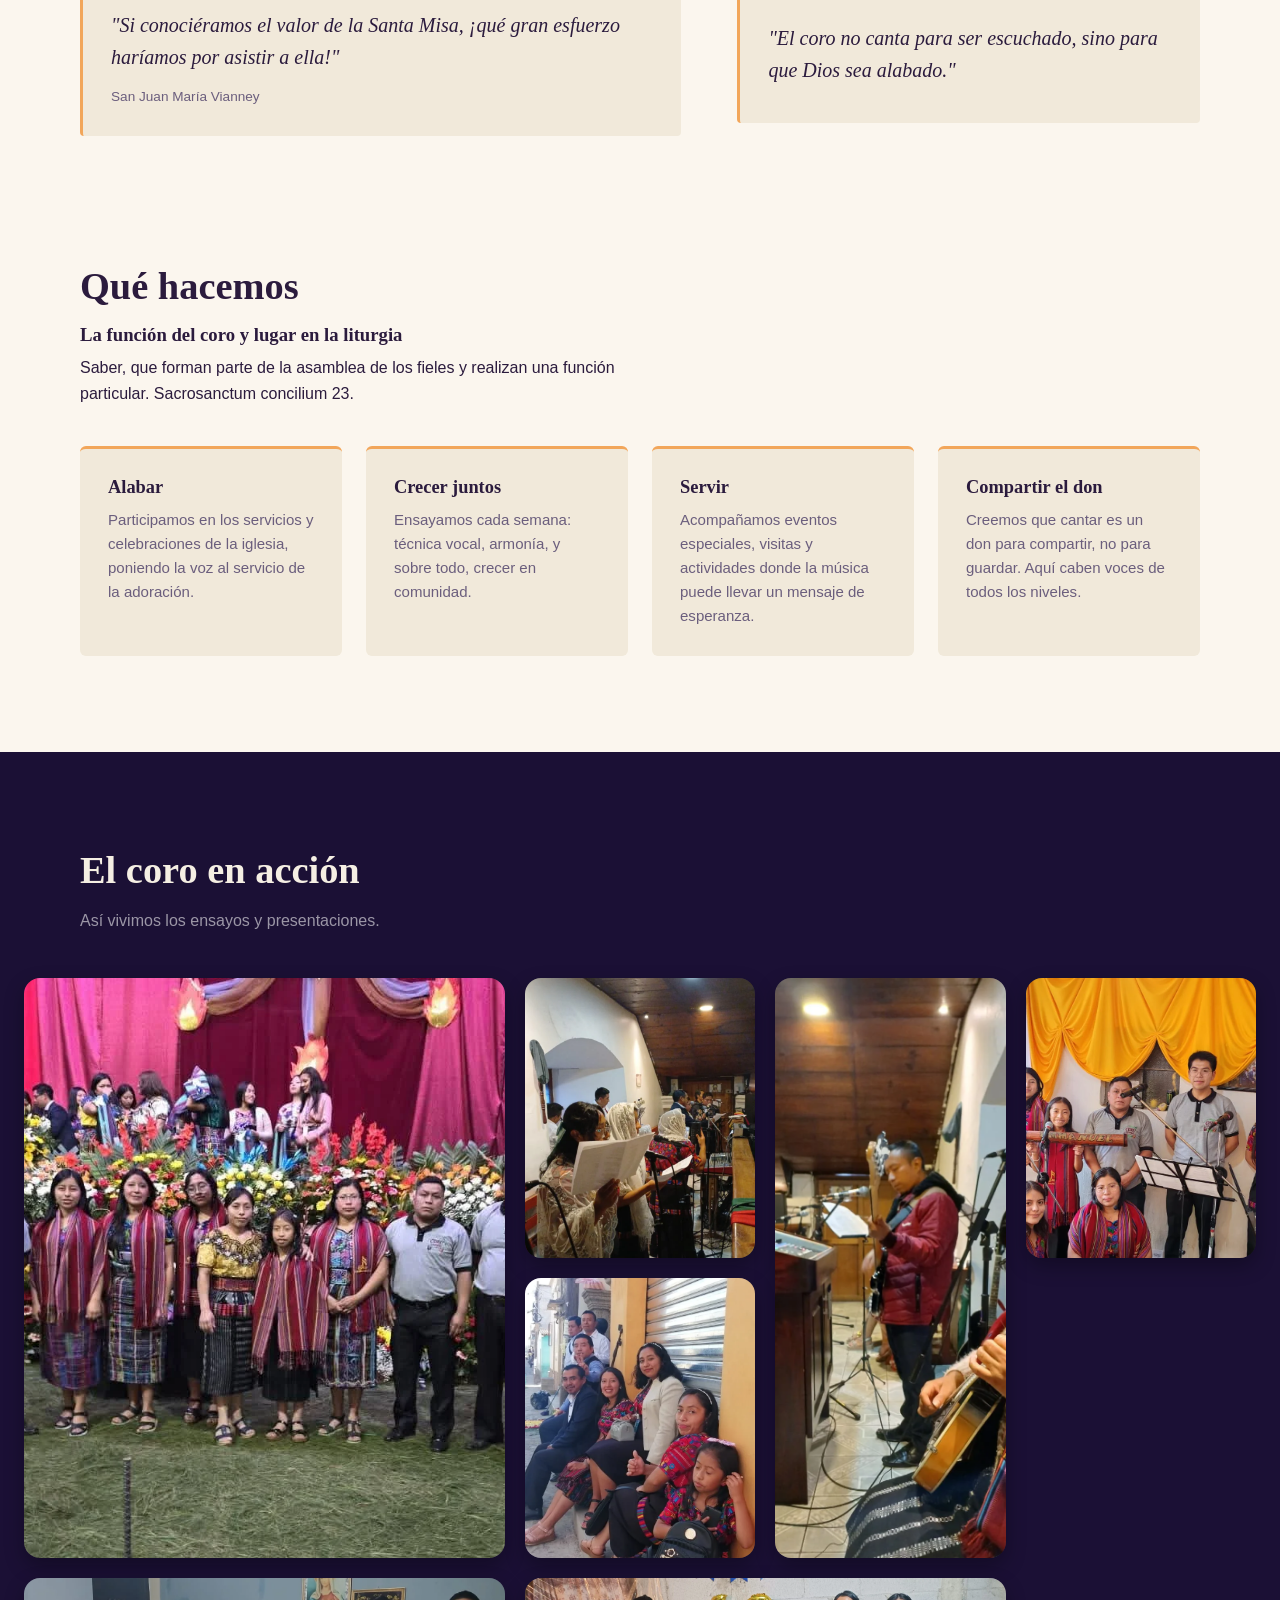
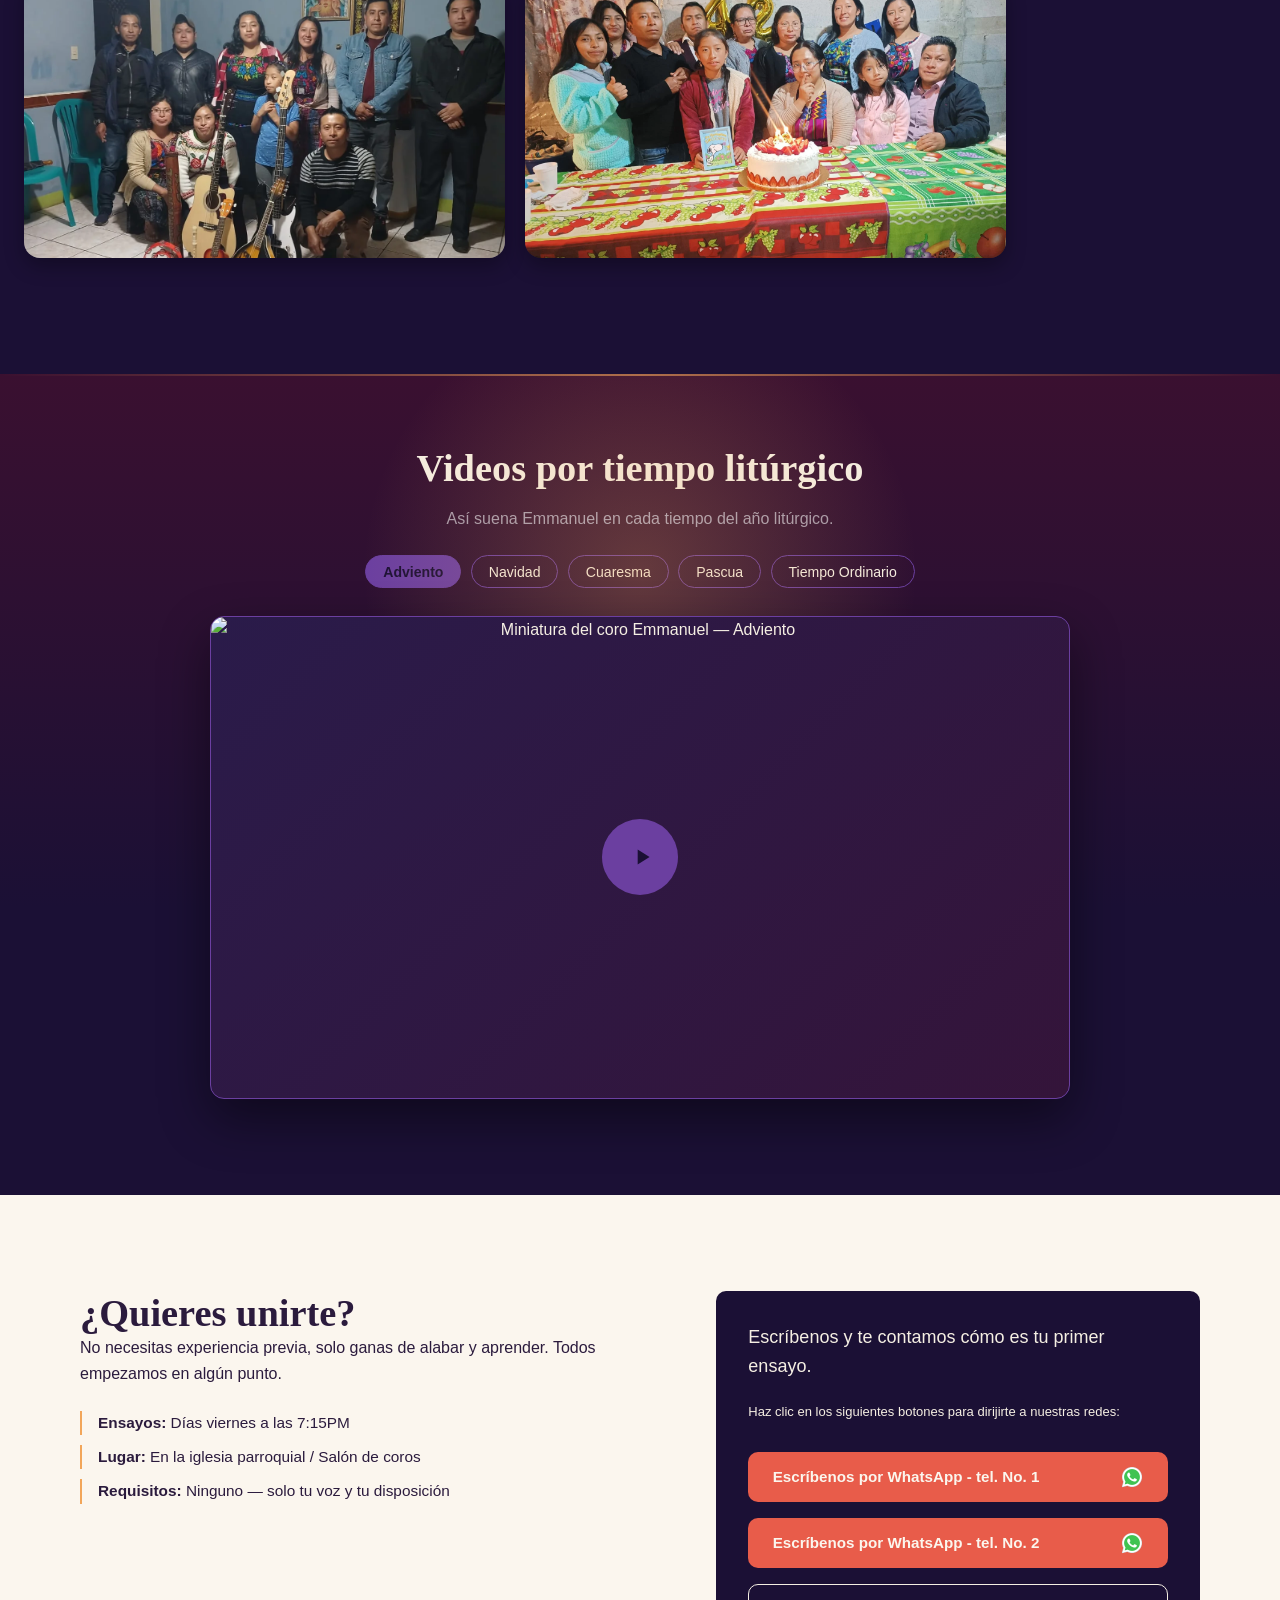
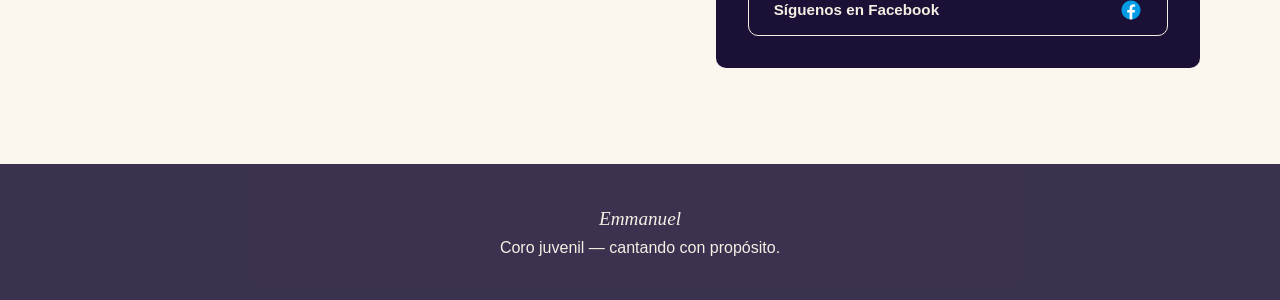
==== commit c4458bc6: "Include Vercel insights tracking script Added Vercel insights script for tracking." ====
--- a/index.html
+++ b/index.html
@@ -18,6 +18,10 @@
   <link rel="preconnect" href="https://fonts.gstatic.com" crossorigin>
   <link href="https://fonts.googleapis.com/css2?family=Fraunces:ital,wght@0,500;0,600;1,500;1,600&family=Work+Sans:wght@400;500;600&display=swap" rel="stylesheet">
   <link rel="icon" href="img/icono.png">
+  <script>
+    window.va = window.va || function () { (window.vaq = window.vaq || []).push(arguments); };
+  </script>
+  <script defer src="/_vercel/insights/script.js"></script>
   <link rel="stylesheet" href="css/styles.css" />
 </head>
 <body>
--- a/css/styles.css
+++ b/css/styles.css
@@ -0,0 +1,811 @@
+/* Ocultar scrollbar en Chrome, Safari, Edge y navegadores basados en Chromium */
+::-webkit-scrollbar {
+    display: none;
+}
+
+/* Ocultar scrollbar en Firefox y estándar moderno */
+html, body {
+    scrollbar-width: none; /* Firefox */
+    -ms-overflow-style: none; /* IE y Edge antiguo */
+}
+
+/* ============================
+   Tokens de diseño — Emanuel
+   ============================ */
+:root {
+  --ink: #1B1035;
+    --wine: #3A1030;
+  --ink-soft: #2A1B4A;
+  --ivory: #FBF6EE;
+  --ivory-deep: #F1E9DA;
+  --amber: #F2A65A;
+  --coral: #E85C4A;
+  --text-dark: #2B1B3D;
+  --text-muted: #6B5E7D;
+  --text-light: #F5EFE3;
+
+  --font-display: "Fraunces", Georgia, serif;
+  --font-body: "Work Sans", -apple-system, BlinkMacSystemFont, sans-serif;
+
+  --max-width: 1120px;
+  --radius: 10px;
+}
+
+/* ============================
+   Reset básico
+   ============================ */
+* { box-sizing: border-box; }
+html { scroll-behavior: smooth; }
+body {
+  margin: 0;
+  font-family: var(--font-body);
+  color: var(--text-dark);
+  background: var(--ivory);
+  line-height: 1.6;
+  overflow-x: hidden ;
+}
+img { max-width: 100%; display: block; }
+a { color: inherit; text-decoration: none; }
+h1, h2, h3 { font-family: var(--font-display); margin: 0 0 0.5em; line-height: 1.15; }
+p { margin: 0 0 1em; max-width: 62ch; }
+ul { padding: 0; list-style: none; }
+
+/* Foco visible accesible */
+a:focus-visible, button:focus-visible {
+  outline: 2px solid var(--amber);
+  outline-offset: 3px;
+}
+
+@media (prefers-reduced-motion: reduce) {
+  *, *::before, *::after { animation: none !important; transition: none !important; }
+  html { scroll-behavior: auto; }
+}
+
+/* ============================
+   Botones
+   ============================ */
+.btn {
+  display: inline-flex;
+  align-items: center;
+  justify-content: space-between;
+  gap: 0.75rem;
+
+  padding: 0.85em 1.6em;
+  border-radius: var(--radius);
+  font-weight: 600;
+  font-size: 0.95rem;
+  transition: transform 0.15s ease, background 0.15s ease;
+}
+.btn--primary {
+  background: var(--coral);
+  color: var(--ivory);
+}
+.btn--primary:hover { background: #d64c3b; transform: translateY(-2px); }
+
+.btn--ghost {
+  border: 1.5px solid currentColor;
+  color: inherit;
+}
+.btn--ghost:hover { transform: translateY(-2px); }
+
+.btn img{
+  width: 24px;
+  height: 24px;
+  display: block;
+}
+
+/* ============================
+   Barra superior
+   ============================ */
+.topbar {
+  position: fixed;
+  top: 0; left: 0; right: 0;
+  z-index: 50;
+  display: flex;
+  align-items: center;
+  justify-content: space-between;
+  padding: 1.1rem 2rem;
+  background: rgba(27, 16, 53, 0.55);
+  backdrop-filter: blur(8px);
+}
+.topbar__brand {
+  font-family: var(--font-display);
+  font-style: italic;
+  font-weight: 600;
+  font-size: 1.3rem;
+  color: var(--text-light);
+}
+.topbar__nav {
+  display: flex;
+  gap: 1.8rem;
+}
+.topbar__nav a {
+  color: var(--text-light);
+  font-size: 0.92rem;
+  font-weight: 500;
+  opacity: 0.85;
+}
+.topbar__nav a:hover { opacity: 1; }
+.topbar__cta {
+  background: var(--amber);
+  color: var(--ink);
+  padding: 0.55em 1.2em;
+  border-radius: 8px;
+  font-weight: 600;
+  font-size: 0.9rem;
+}
+@media (max-width: 780px) {
+  .topbar__nav { display: none; }
+  .topbar { padding: 1rem 1.25rem; }
+}
+
+/* ============================
+   Hero
+   ============================ */
+.hero {
+  position: relative;
+  min-height: 92vh;
+  display: flex;
+  align-items: center;
+  justify-content: center;
+  text-align: center;
+  background: radial-gradient(120% 90% at 50% 20%, var(--ink-soft) 0%, var(--ink) 60%);
+  overflow: hidden;
+  padding: 6rem 1.5rem 6rem;
+}
+.hero__glow {
+  position: absolute;
+  top: 8%;
+  left: 50%;
+  width: 620px;
+  height: 620px;
+  transform: translateX(-50%);
+  background: radial-gradient(circle, rgba(242, 166, 90, 0.35) 0%, rgba(242, 166, 90, 0) 70%);
+  animation: pulse 6s ease-in-out infinite;
+  pointer-events: none;
+}
+@keyframes pulse {
+  0%, 100% { opacity: 0.7; transform: translateX(-50%) scale(1); }
+  50% { opacity: 1; transform: translateX(-50%) scale(1.08); }
+}
+.hero__content {
+  position: relative;
+  z-index: 2;
+  animation: rise 1s ease-out both;
+}
+@keyframes rise {
+  from { opacity: 0; transform: translateY(18px); }
+  to { opacity: 1; transform: translateY(0); }
+}
+.hero__kicker {
+  color: var(--amber);
+  font-weight: 600;
+  letter-spacing: 0.02em;
+  font-size: 1.4rem;
+  margin-bottom: 0.6rem;
+  
+}
+.hero__title {
+  font-style: italic;
+  font-weight: 600;
+  font-size: clamp(3.5rem, 10vw, 7rem);
+  color: var(--text-light);
+}
+.hero__tagline {
+  color: var(--text-light);
+  opacity: 0.85;
+  font-size: clamp(1.05rem, 2vw, 1.3rem);
+  max-width: 42ch;
+  margin: 0 auto 2rem;
+}
+.hero__actions {
+  display: flex;
+  gap: 1rem;
+  justify-content: center;
+  flex-wrap: wrap;
+}
+.hero__actions .btn--ghost { color: var(--text-light); }
+.hero__wave {
+  position: absolute;
+  bottom: -1px;
+  left: 0;
+  width: 100%;
+  height: 90px;
+}
+
+
+
+
+/*Carrusel*/
+
+
+h4, h2, small,a{
+  margin: 0;
+  padding: 0;
+
+}
+
+a{
+  text-decoration: none;
+}
+
+.carousel {
+  width: 100%;
+  margin: 0;
+  box-sizing: border-box; /* Asegura que el padding/margin no desborde el ancho */
+}
+
+@media(min-width: 768px){
+  .carousel {
+    /* En lugar de margin, usa padding o max-width con margin auto */
+    padding: 0 60px;
+    margin: 0;
+  }
+}
+
+.carousel h2{
+  font-size: 45px;
+  line-height: 38px;
+  padding-bottom: 50px;
+  opacity: .9;
+  text-transform: uppercase;
+  font-weight: 600;
+  text-align: center;
+  color: #fff;
+
+}
+
+.carousel-list{
+  position: relative;
+  display: flex;
+  align-items: center;
+  width: fit-content;
+  height: 304px;
+  padding: 10px 0;
+  margin: 0 auto;
+  max-width: 90vw;
+  overflow: hidden;
+}
+
+.carousel-track{
+  position: relative;
+  top: 0;
+  left: 0;
+  display: flex;
+  justify-content: center;
+  transition: .5s ease-in-out;
+}
+
+.carrusel{
+  position: relative;
+  width: 210px;
+  padding: 0 18px;
+  float: left;
+  box-sizing: border-box;
+  display: flex;
+  height: 100%;
+}
+
+.carrusel h4{
+  position:absolute;
+  z-index: 1;
+  font-size: 22px;
+  line-height: 23px;
+  color: #fff;
+  padding: 15px;
+}
+.carrusel h4 small{
+  font-size: 15px;
+  display: block;
+}
+
+.carrusel a img{
+  object-fit: cover;
+  height: 300px;
+  width: 200px;
+  border-radius: 15px;
+  box-shadow: 0 2px 5px 0 rgba(0, 0, 0, 0.5);
+  transition: .3s ease-in-out ;
+
+}
+
+@media(min-width:768px){
+  .carrusel{
+    width: 275px;
+  }
+  .carrusel a img{
+    width: 250px;
+  }
+}
+
+.carrusel-arrow{
+  border-radius: 30px;
+  background-color: #fff;
+  position: absolute;
+  z-index: 4;
+  width: 48px;
+  height: 48px;
+  text-align: center;
+  border: 0;
+  cursor: pointer;
+
+}
+
+.carrusel-arrow:focus{
+  outline: 0;
+}
+
+.carrusel-arrow svg{
+  width: 12px;
+  height: 100%;
+  color: rgba(0, 0, 0, 0.7);
+
+}
+
+.carrusel-prev{
+  left: 0px;
+
+}
+
+.carrusel-next{
+  right: 0px;
+}
+
+
+
+
+
+
+
+
+/* ============================
+   Secciones generales
+   ============================ */
+.section {
+  padding: 6rem 1.5rem;
+}
+.section--light { background: var(--ivory); }
+.section--dark { background: var(--ink); color: var(--text-light); }
+.section--tight { padding-top: 2rem; }
+
+.section__grid {
+  max-width: var(--max-width);
+  margin: 0 auto;
+  display: grid;
+  grid-template-columns: 1.3fr 1fr;
+  gap: 3.5rem;
+  align-items: start;
+}
+.section__text h2 { font-size: clamp(1.8rem, 3vw, 2.4rem); }
+.section__text p { color: var(--text-dark); }
+
+.section__quote {
+  background: var(--ivory-deep);
+  border-left: 3px solid var(--amber);
+  padding: 1.75rem 1.75rem;
+  border-radius: 4px;
+  align-self: center;
+}
+.section__quote p {
+  font-family: var(--font-display);
+  font-style: italic;
+  font-size: 1.25rem;
+  color: var(--text-dark);
+  margin-bottom: 0.6rem;
+}
+.section__quote span {
+  font-size: 0.85rem;
+  color: var(--text-muted);
+  font-weight: 500;
+}
+
+.section__heading {
+  max-width: var(--max-width);
+  margin: 0 auto 2.5rem;
+  font-size: clamp(1.8rem, 3vw, 2.4rem);
+}
+.section__heading--light { color: var(--text-light); }
+.section__sub {
+  max-width: var(--max-width);
+  margin: -1.5rem auto 2.5rem;
+  color: var(--text-light);
+  opacity: 0.75;
+}
+
+@media (max-width: 860px) {
+  .section__grid { grid-template-columns: 1fr; }
+}
+
+/* ============================
+   Tarjetas "Qué hacemos"
+   ============================ */
+
+.container-funcion{
+  max-width: var(--max-width);
+  margin: -1.5rem auto 2.5rem;
+}
+
+
+
+
+.cards {
+  max-width: var(--max-width);
+  margin: 0 auto;
+  display: grid;
+  grid-template-columns: repeat(4, 1fr);
+  gap: 1.5rem;
+}
+.card {
+  padding: 1.75rem;
+  border-top: 3px solid var(--amber);
+  background: var(--ivory-deep);
+  border-radius: 6px;
+}
+.card h3 { font-size: 1.15rem; }
+.card p { font-size: 0.94rem; color: var(--text-muted); margin-bottom: 0; }
+
+@media (max-width: 980px) {
+  .cards { grid-template-columns: 1fr 1fr; }
+}
+@media (max-width: 560px) {
+  .cards { grid-template-columns: 1fr; }
+}
+
+/* ============================
+   Galería
+   ============================ */
+/*.gallery {
+  max-width: var(--max-width);
+  margin: 0 auto;
+  display: grid;
+  grid-template-columns: repeat(4, 1fr);
+  grid-auto-rows: 160px;
+  gap: 1rem;
+}
+.gallery__item {
+  background: linear-gradient(135deg, var(--ink-soft), var(--coral) 180%);
+  border-radius: 6px;
+  opacity: 0.85;
+}*/
+/* Textos de la sección */
+.section_heading--light {
+  color: #ffffff;
+  margin-bottom: 8px;
+}
+
+.section__sub {
+  color: rgba(255, 255, 255, 0.75);
+  font-size: 1rem;
+  margin-bottom: 24px;
+}
+
+/* Contenedor Grid para Masonry */
+.gallery {
+  display: grid;
+  grid-template-columns: repeat(auto-fill, minmax(220px, 1fr));
+  grid-auto-rows: 280px; 
+  grid-auto-flow: dense;  
+  gap: 20px;
+  width: 100%;
+  padding: 20px 0;
+  box-sizing: border-box;
+}
+
+/* Tarjeta contenedora */
+.gallery__item {
+  position: relative;
+  width: 100%;
+  height: 100%; /* El grid controla la altura total de forma estricta */
+  border-radius: 16px;
+  overflow: hidden;
+  background: rgba(255, 255, 255, 0.05);
+  box-shadow: 0 8px 20px rgba(0, 0, 0, 0.3);
+  transition: transform 0.3s ease, box-shadow 0.3s ease;
+  cursor: pointer;
+}
+
+/* Animaciones e imágenes */
+.gallery__item:hover {
+  transform: translateY(-6px);
+  box-shadow: 0 14px 28px rgba(0, 0, 0, 0.5);
+}
+
+.gallery__item img {
+  width: 100%;
+  height: 100%;
+  object-fit: cover;
+  display: block;
+  transition: transform 0.4s ease;
+}
+
+.foto-subir img{
+  object-position: center 43% !important;
+}
+
+/* Estilo unificado para recortar/posicionar imágenes especiales */
+.gallery__item--wide img,
+.gallery__item--large img {
+  object-position: center 48%;
+}
+
+.gallery__item:hover img {
+  transform: scale(1.06);
+}
+
+/* ==================================================== */
+/* DISEÑO PARA ESCRITORIO / TABLETS (768px o más)       */
+/* ==================================================== */
+@media (min-width: 768px) {
+  .gallery__item--tall {
+    grid-row: span 2; /* Ocupa 2 filas (360px + gap) */
+  }
+
+  .gallery__item--wide {
+    grid-column: span 2; /* Ocupa 2 columnas */
+  }
+
+  .gallery__item--large {
+    grid-column: span 2; /* Ocupa 2 columnas */
+    grid-row: span 2;    /* Ocupa 2 filas */
+  }
+}
+
+/* ==================================================== */
+/* DISEÑO ADAPTABLE PARA MÓVILES (Menor a 768px)        */
+/* ==================================================== */
+@media (max-width: 767px) {
+  .gallery {
+    grid-template-columns: repeat(2, 1fr); 
+    grid-auto-rows: 140px; 
+    gap: 12px; 
+  }
+
+  /* Reseteamos los tamaños para que se acoplen a las celdas del móvil */
+  .gallery__item {
+    grid-row: span 1;   
+    grid-column: span 1;
+  }
+
+  .gallery__item--tall {
+    grid-row: span 2;   /* Mantiene el diseño vertical en móvil */
+  }
+
+  .gallery__item--wide,
+  .gallery__item--large {
+    grid-column: span 2; /* Ocupan todo el ancho del móvil para que no colapsen */
+    grid-row: span 1;    /* Forzamos a que ocupen solo 1 fila de alto en móvil */
+  }
+}
+
+/* ============================
+   Video (patrón facade + tiempos litúrgicos)
+   ============================ */
+.video-section {
+  position: relative;
+  text-align: center;
+  overflow: hidden;
+  background: linear-gradient(180deg, var(--wine) 0%, var(--ink) 65%);
+  padding-top: 4.5rem;
+}
+.video-section::before {
+  content: "";
+  position: absolute;
+  top: 0;
+  left: 0;
+  width: 100%;
+  height: 2px;
+  background: linear-gradient(90deg, transparent, var(--amber) 50%, transparent);
+  opacity: 0.6;
+}
+.video-section__glow {
+  position: absolute;
+  top: -10%;
+  left: 50%;
+  width: 560px;
+  height: 560px;
+  transform: translateX(-50%);
+  background: radial-gradient(circle, rgba(242, 166, 90, 0.28) 0%, rgba(242, 166, 90, 0) 70%);
+  animation: pulse 6s ease-in-out infinite;
+  pointer-events: none;
+}
+
+.liturgical-tabs {
+  max-width: 860px;
+  margin: 0 auto 1.75rem;
+  display: flex;
+  flex-wrap: wrap;
+  gap: 0.6rem;
+  justify-content: center;
+}
+.liturgical-tab {
+  padding: 0.5em 1.2em;
+  border-radius: 999px;
+  border: 1.5px solid var(--tab-color, rgba(255,255,255,0.3));
+  background: transparent;
+  color: var(--text-light);
+  font-family: var(--font-body);
+  font-size: 0.88rem;
+  font-weight: 500;
+  cursor: pointer;
+  transition: background 0.2s ease, transform 0.15s ease;
+}
+.liturgical-tab:hover { transform: translateY(-1px); }
+.liturgical-tab.is-active {
+  background: var(--tab-color);
+  border-color: var(--tab-color);
+  color: var(--ink);
+  font-weight: 600;
+}
+
+.video-frame {
+  position: relative;
+  max-width: 860px;
+  margin: 0 auto;
+  aspect-ratio: 16 / 9;
+  border-radius: 14px;
+  overflow: hidden;
+  background: linear-gradient(135deg, var(--ink-soft), var(--wine) 160%);
+  box-shadow: 0 20px 50px rgba(0, 0, 0, 0.45);
+  border: 1px solid var(--tab-color, rgba(242, 166, 90, 0.35));
+  transition: border-color 0.3s ease;
+}
+
+.video-frame__poster {
+  width: 100%;
+  height: 100%;
+  object-fit: cover;
+}
+
+.video-frame__play {
+  position: absolute;
+  top: 50%;
+  left: 50%;
+  transform: translate(-50%, -50%);
+  width: 76px;
+  height: 76px;
+  border-radius: 50%;
+  border: none;
+  cursor: pointer;
+  display: flex;
+  align-items: center;
+  justify-content: center;
+  background: var(--tab-color, var(--coral));
+  color: var(--ink);
+  box-shadow: 0 0 0 0 rgba(242, 166, 90, 0.55);
+  transition: transform 0.2s ease, background 0.3s ease;
+  animation: playPulse 2.4s ease-in-out infinite;
+}
+.video-frame__play:hover {
+  transform: translate(-50%, -50%) scale(1.08);
+}
+.video-frame__play svg { margin-left: 3px; }
+
+@keyframes playPulse {
+  0% { box-shadow: 0 0 0 0 rgba(242, 166, 90, 0.45); }
+  70% { box-shadow: 0 0 0 22px rgba(242, 166, 90, 0); }
+  100% { box-shadow: 0 0 0 0 rgba(242, 166, 90, 0); }
+}
+
+.video-frame iframe {
+  position: absolute;
+  inset: 0;
+  width: 100%;
+  height: 100%;
+  border: 0;
+}
+
+/* ============================
+   Únete
+   ============================ */
+.join {
+  max-width: var(--max-width);
+  margin: 0 auto;
+  display: grid;
+  grid-template-columns: 1.2fr 1fr;
+  gap: 3.5rem;
+}
+.join__text h2 { font-size: clamp(1.8rem, 3vw, 2.4rem); }
+.join__details {
+  margin-top: 1.5rem;
+  display: flex;
+  flex-direction: column;
+  gap: 0.6rem;
+}
+.join__details li {
+  padding-left: 1rem;
+  border-left: 2px solid var(--amber);
+  font-size: 0.96rem;
+}
+
+
+.join__contact {
+  background: var(--ink);
+  color: var(--text-light);
+  padding: 2rem;
+  border-radius: 10px;
+  display: flex;
+  flex-direction: column;
+  gap: 1rem;
+  align-self: start;
+}
+
+.join__contact .title-redes{
+  margin-bottom: 0;
+  padding-bottom: 5px;
+  font-size: 18px;
+}
+
+.join__contact .text-redes{
+  box-sizing: border-box;
+  font-size: small;
+  margin-top: 0px;
+}
+
+.join__contact .btn--ghost { color: var(--text-light); }
+
+@media (max-width: 860px) {
+  .join { grid-template-columns: 1fr; }
+}
+
+/* ============================
+   Footer
+   ============================ */
+.footer {
+  background: var(--ink);
+  color: var(--text-light);
+  text-align: center;
+  padding: 2.5rem 1.5rem;
+  opacity: 0.85;
+}
+.footer__brand {
+  font-family: var(--font-display);
+  font-style: italic;
+  font-size: 1.2rem;
+  margin-bottom: 0.3rem;
+  margin: auto;
+}
+
+.infoFooter{
+  margin: auto;
+}
+
+/* ============================
+   Lightbox (ver foto ampliada)
+   ============================ */
+.lightbox {
+  display: none;
+  position: fixed;
+  inset: 0;
+  z-index: 200;
+  background: rgba(15, 8, 28, 0.92);
+  align-items: center;
+  justify-content: center;
+  padding: 2rem 1.25rem;
+}
+.lightbox.is-open {
+  display: flex;
+}
+.lightbox__img {
+  max-width: 100%;
+  max-height: 88vh;
+  border-radius: 10px;
+  box-shadow: 0 20px 60px rgba(0, 0, 0, 0.5);
+}
+.lightbox__close {
+  position: absolute;
+  top: 1.25rem;
+  right: 1.25rem;
+  width: 44px;
+  height: 44px;
+  border-radius: 50%;
+  border: none;
+  background: var(--coral);
+  color: var(--ivory);
+  font-size: 1.6rem;
+  line-height: 1;
+  cursor: pointer;
+}
+
+.gallery__item img {
+  cursor: pointer;
+}
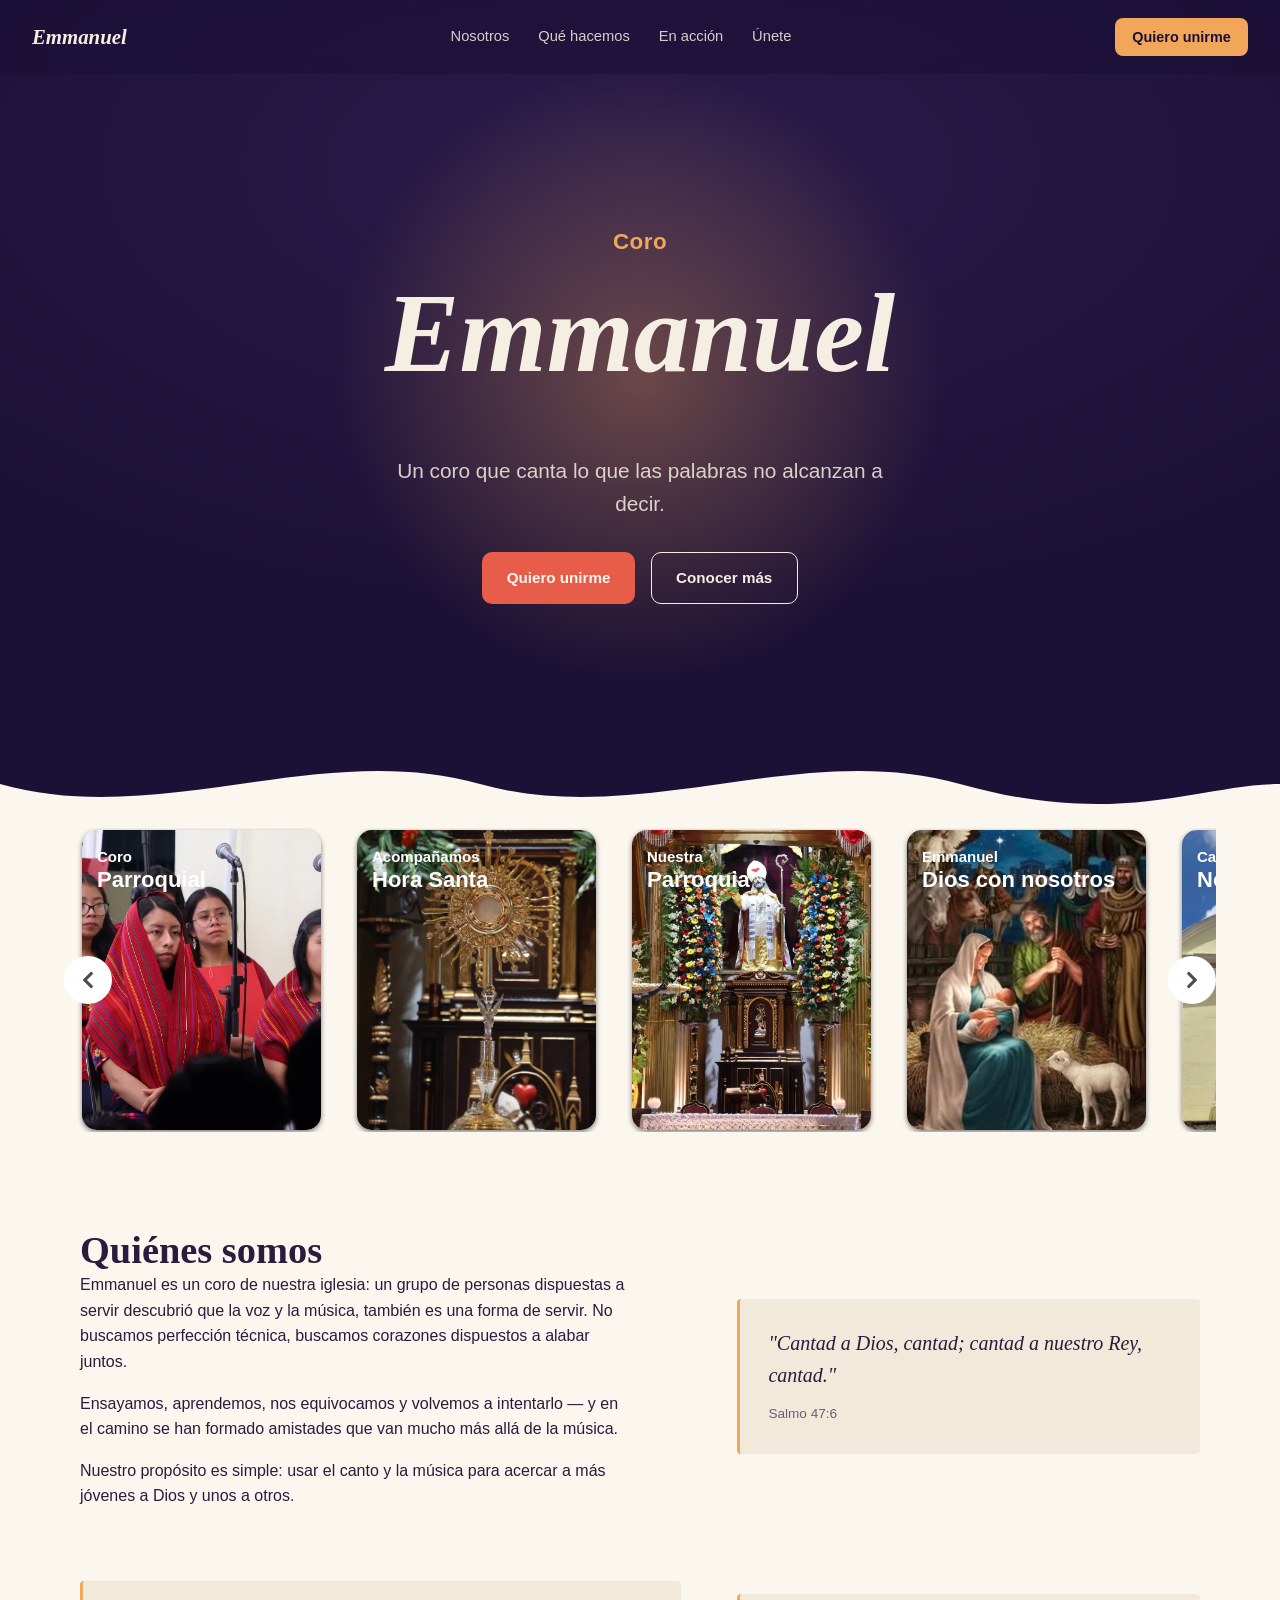
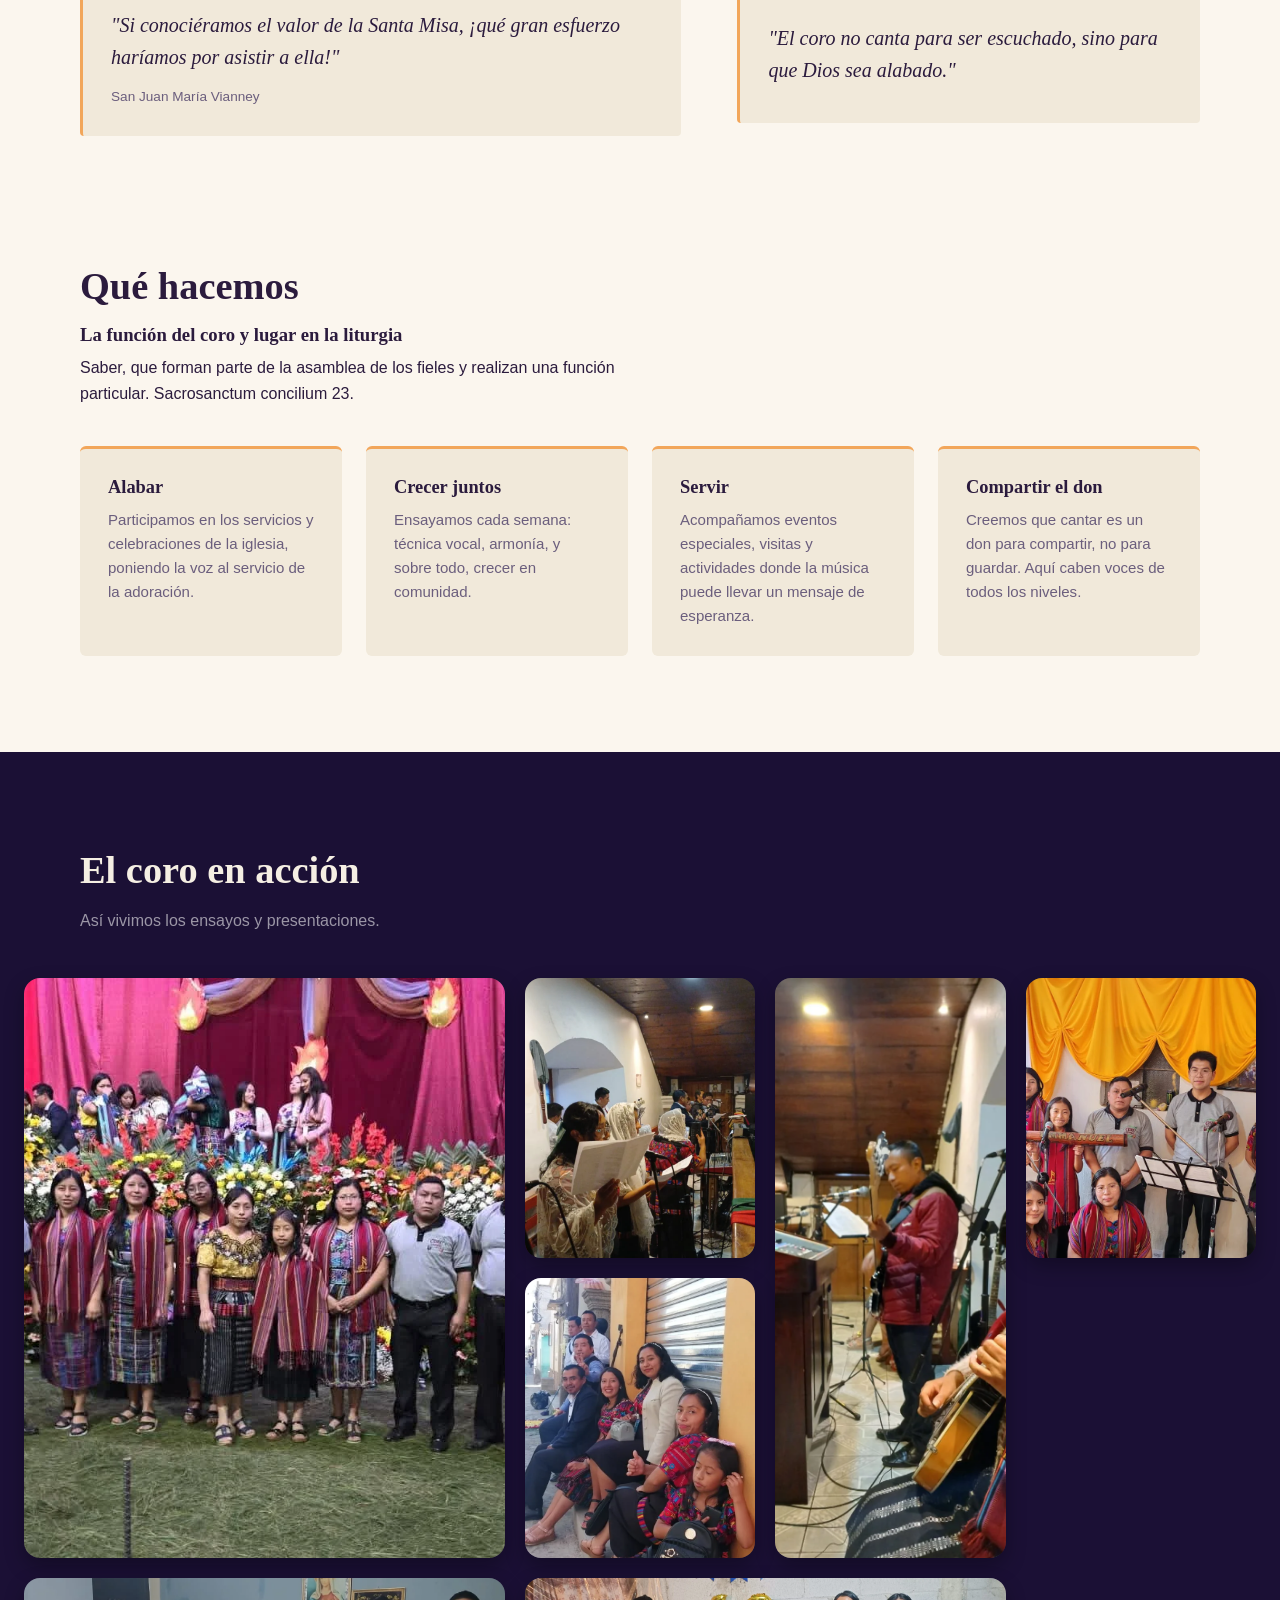
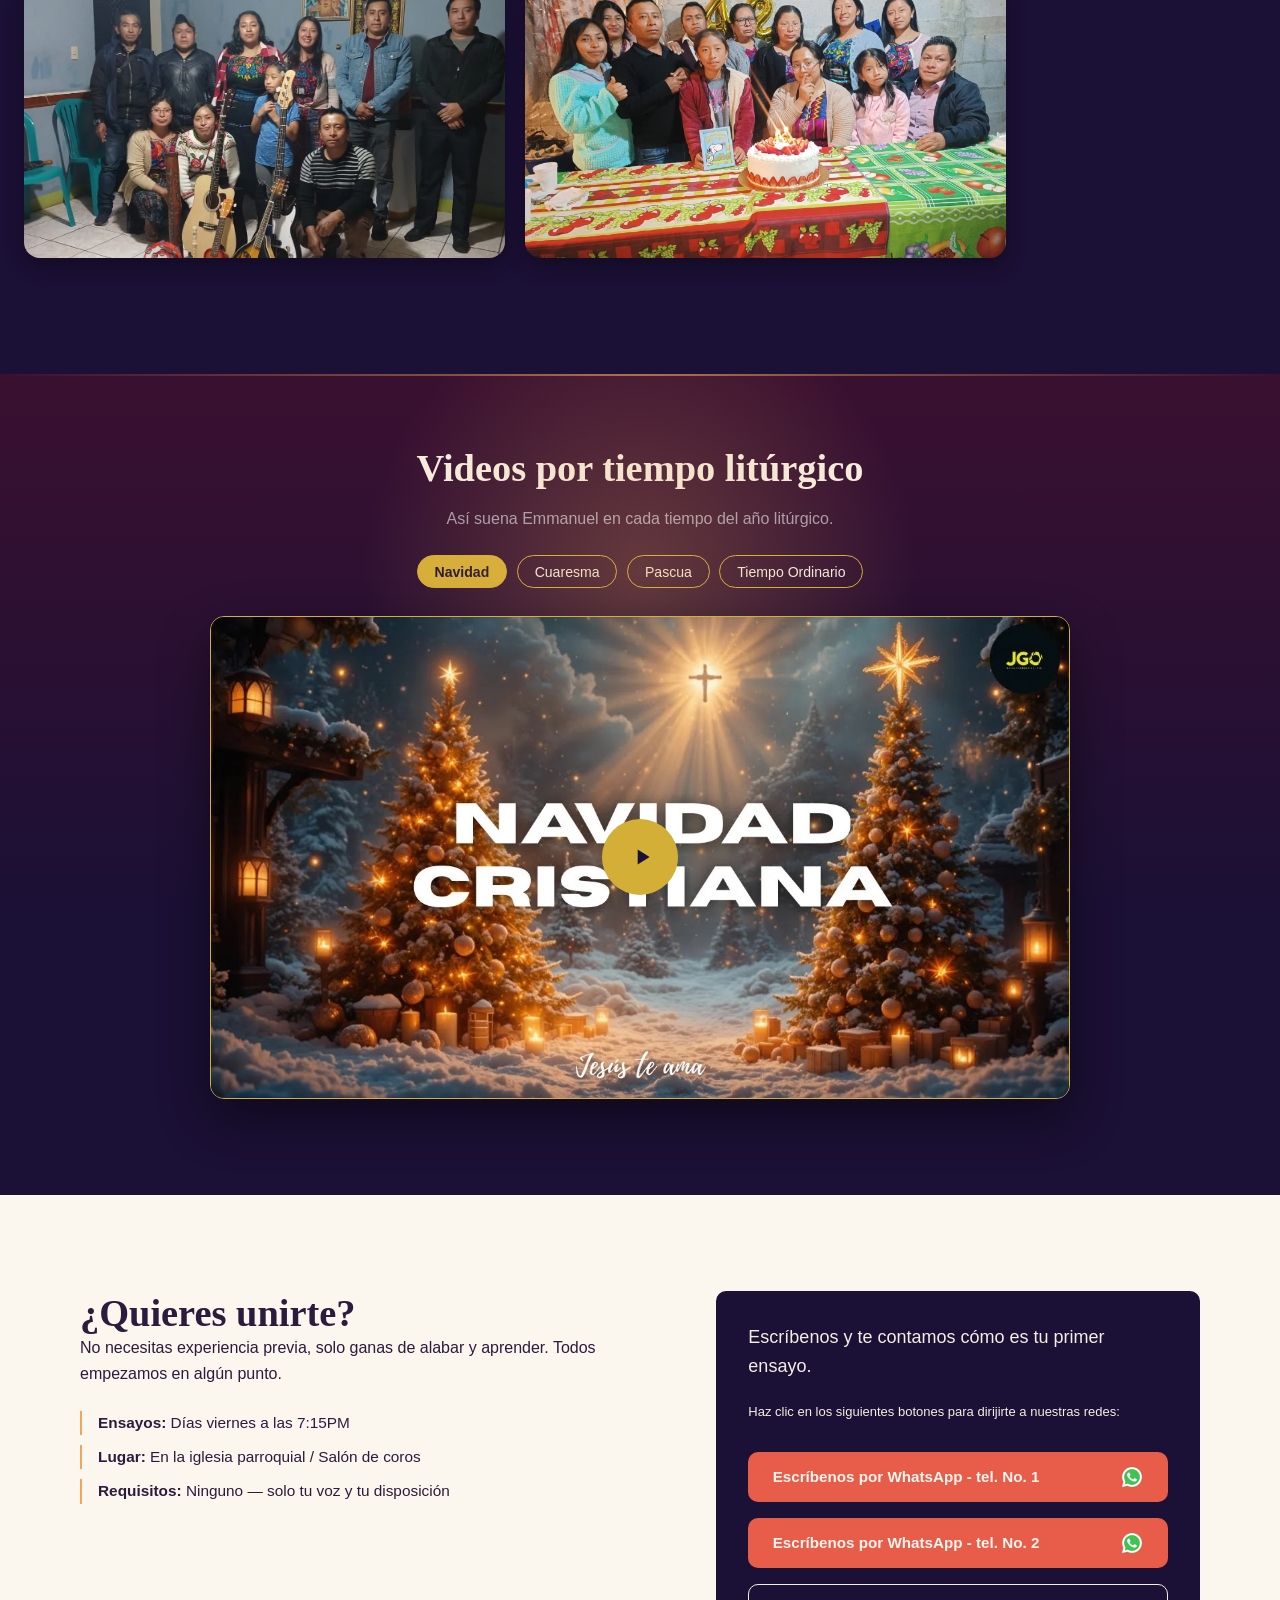
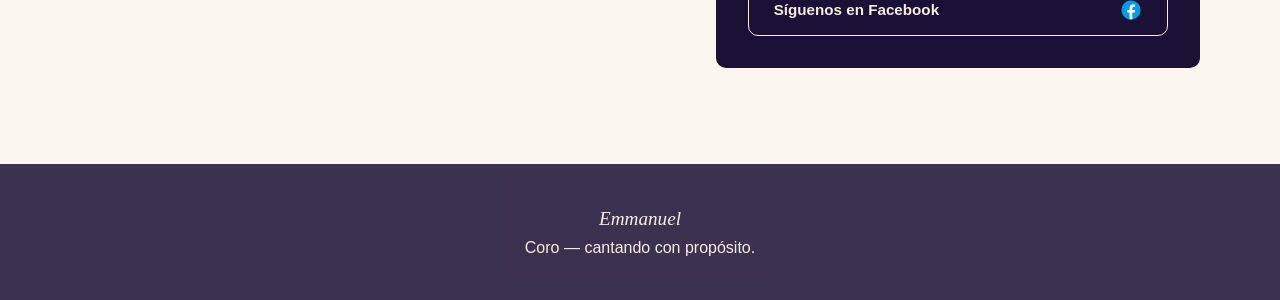
==== commit ba6c63ce: "Update index.html" ====
--- a/index.html
+++ b/index.html
@@ -10,9 +10,10 @@
   <meta property="og:type" content="website">
   <meta property="og:title" content="Coro Emmanuel">
   <meta property="og:description" content="Un coro que canta lo que las palabras no alcanzan a decir. Únete a Emmanuel.">
-  <meta property="og:image" content="https://TU-DOMINIO-AQUI.vercel.app/img/og-cover.webp">
-  <meta property="og:url" content="https://TU-DOMINIO-AQUI.vercel.app">
+  <meta property="og:image" content="https://coro-emmanuel.vercel.app/img/compartir.webp">
+  <meta property="og:url" content="https://coro-emmanuel.vercel.app">
   <meta property="og:locale" content="es_GT">
+
 
   <link rel="preconnect" href="https://fonts.googleapis.com">
   <link rel="preconnect" href="https://fonts.gstatic.com" crossorigin>
@@ -239,7 +240,7 @@
       <h2 class="section__heading">Qué hacemos</h2>
 
       <div class="container-funcion">
-         <!-- Aquí va tu título principal "Qué hacemos" -->
+         
           <div class="section_funcion">
             <h3>La función del coro y lugar en la liturgia</h3>
             <p>Saber, que forman parte de la asamblea de los fieles y realizan una función particular. Sacrosanctum concilium 23.</p>
@@ -269,7 +270,7 @@
     <!-- GALERÍA -->
     <section id="galeria" class="section section--dark">
       <h2 class="section__heading section__heading--light">El coro en acción</h2>
-      <p class="section__sub">Así vivimos los ensayos y presentaciones. <!-- Reemplaza estas imágenes en /img con fotos reales del coro --></p>
+      <p class="section__sub">Así vivimos los ensayos y presentaciones. </p>
   <div class="gallery">
     <!-- 1. Foto Grande (Ocupa 2x2) -->
     <div class="gallery__item gallery__item--large">
@@ -355,7 +356,7 @@
 
   <footer class="footer">
     <p class="footer__brand">Emmanuel</p>
-    <p class="infoFooter">Coro juvenil — cantando con propósito.</p>
+    <p class="infoFooter">Coro — cantando con propósito.</p>
   </footer>
     <!-- Lightbox para ver fotos ampliadas -->
   <div class="lightbox" id="lightbox" onclick="app.closeLightbox(event)">
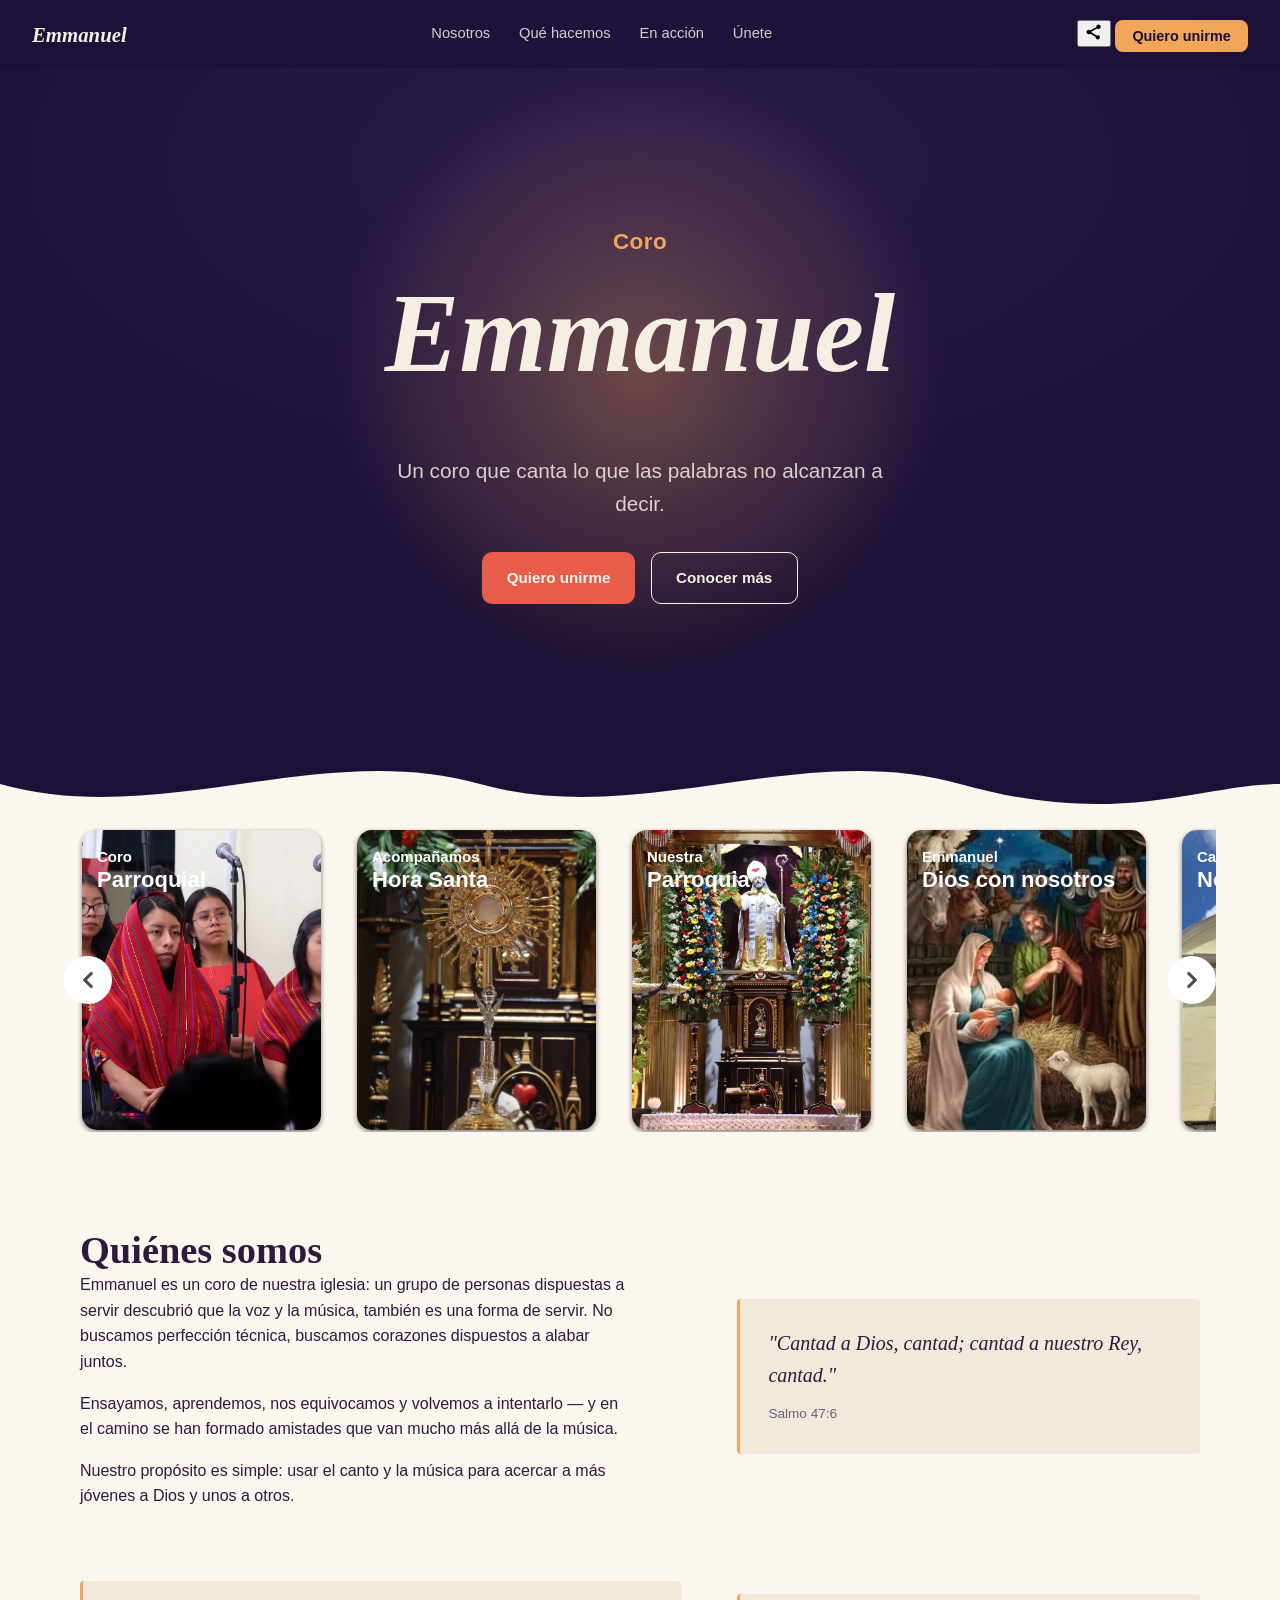
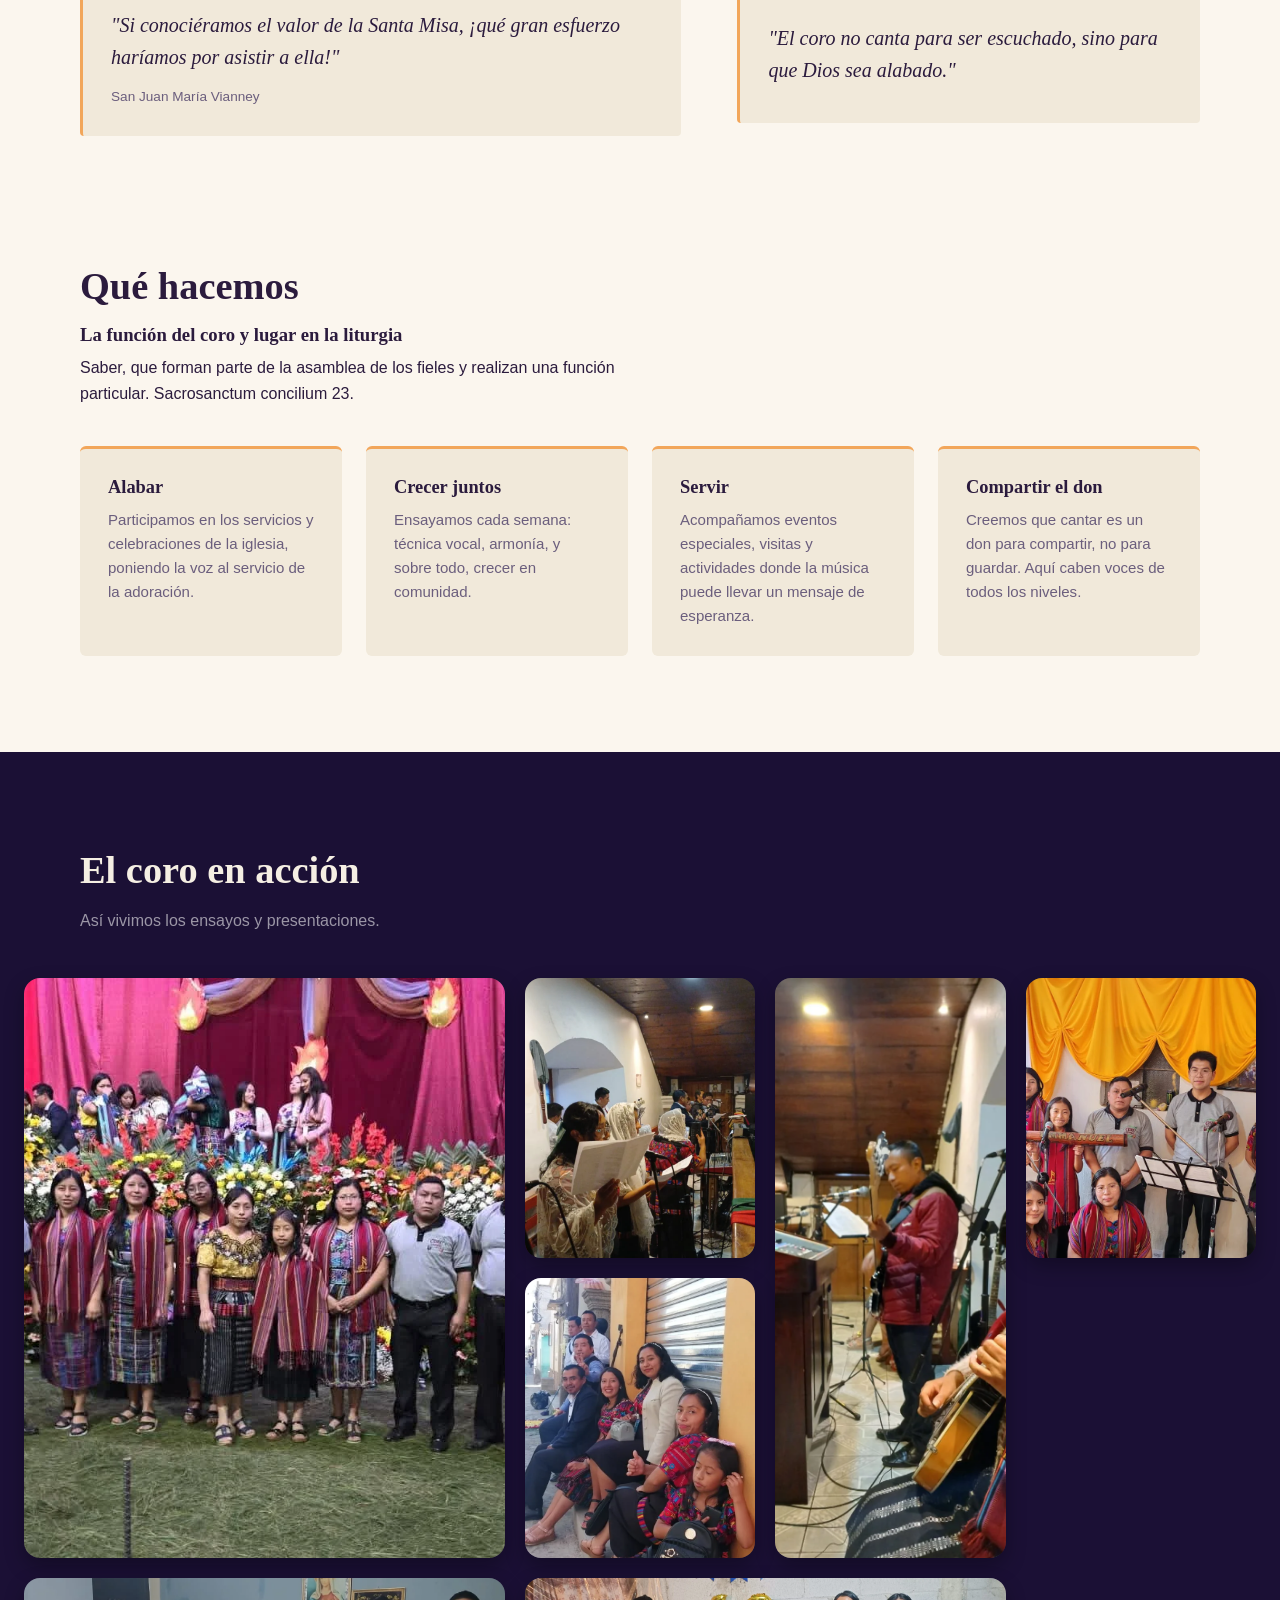
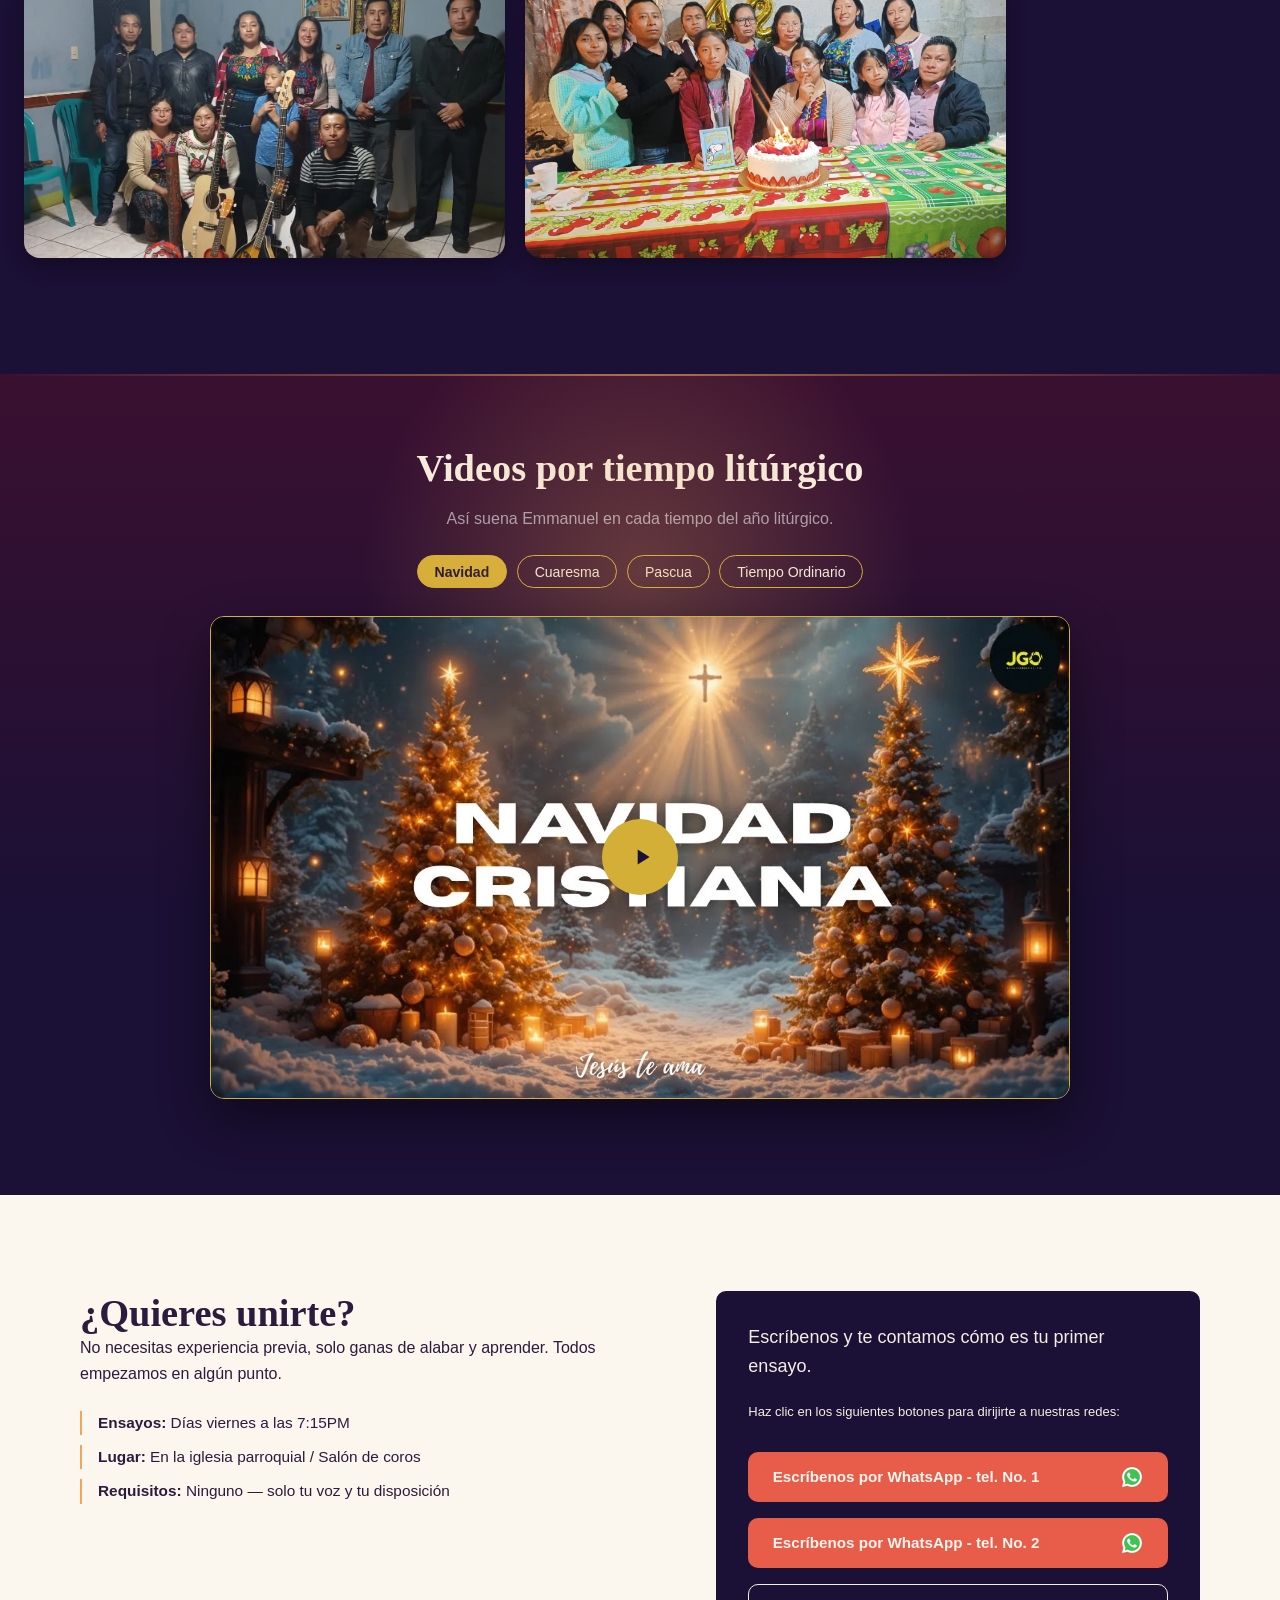
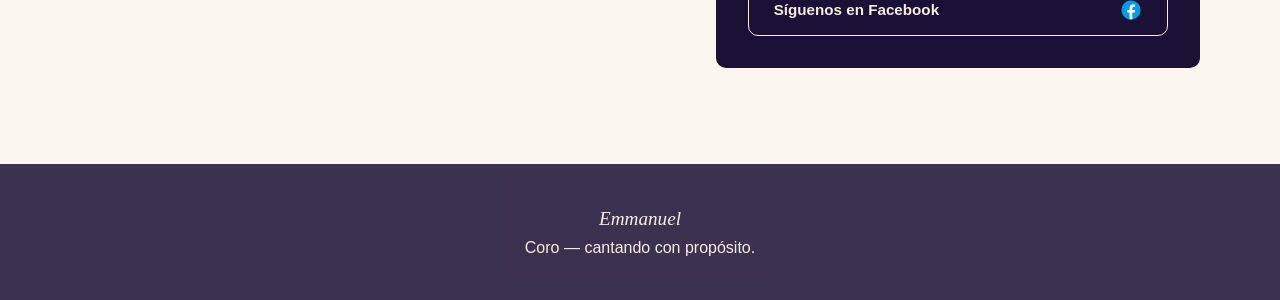
==== commit bb0820f3: "Add share button to topbar and restructure actions" ====
--- a/index.html
+++ b/index.html
@@ -35,9 +35,15 @@
       <a href="#galeria">En acción</a>
       <a href="#unete">Únete</a>
     </nav>
-    <a href="#unete" class="topbar__cta">Quiero unirme</a>
+    <div class="topbar__actions">
+      <button class="topbar__share" id="topbar-share" aria-label="Compartir esta página" onclick="app.shareSite(event)">
+        <svg viewBox="0 0 24 24" width="18" height="18" aria-hidden="true">
+          <path fill="currentColor" d="M18 16.08c-.76 0-1.44.3-1.96.77L8.91 12.7c.05-.23.09-.46.09-.7s-.04-.47-.09-.7l7.05-4.11c.54.5 1.25.81 2.04.81 1.66 0 3-1.34 3-3s-1.34-3-3-3-3 1.34-3 3c0 .24.04.47.09.7L7.04 9.81C6.5 9.31 5.79 9 5 9c-1.66 0-3 1.34-3 3s1.34 3 3 3c.79 0 1.5-.31 2.04-.81l7.12 4.16c-.05.21-.08.43-.08.65 0 1.61 1.31 2.92 2.92 2.92s2.92-1.31 2.92-2.92-1.31-2.92-2.92-2.92z"/>
+        </svg>
+      </button>
+      <a href="#unete" class="topbar__cta">Quiero unirme</a>
+    </div>
   </header>
-
   <main>
 
     <!-- HERO -->
